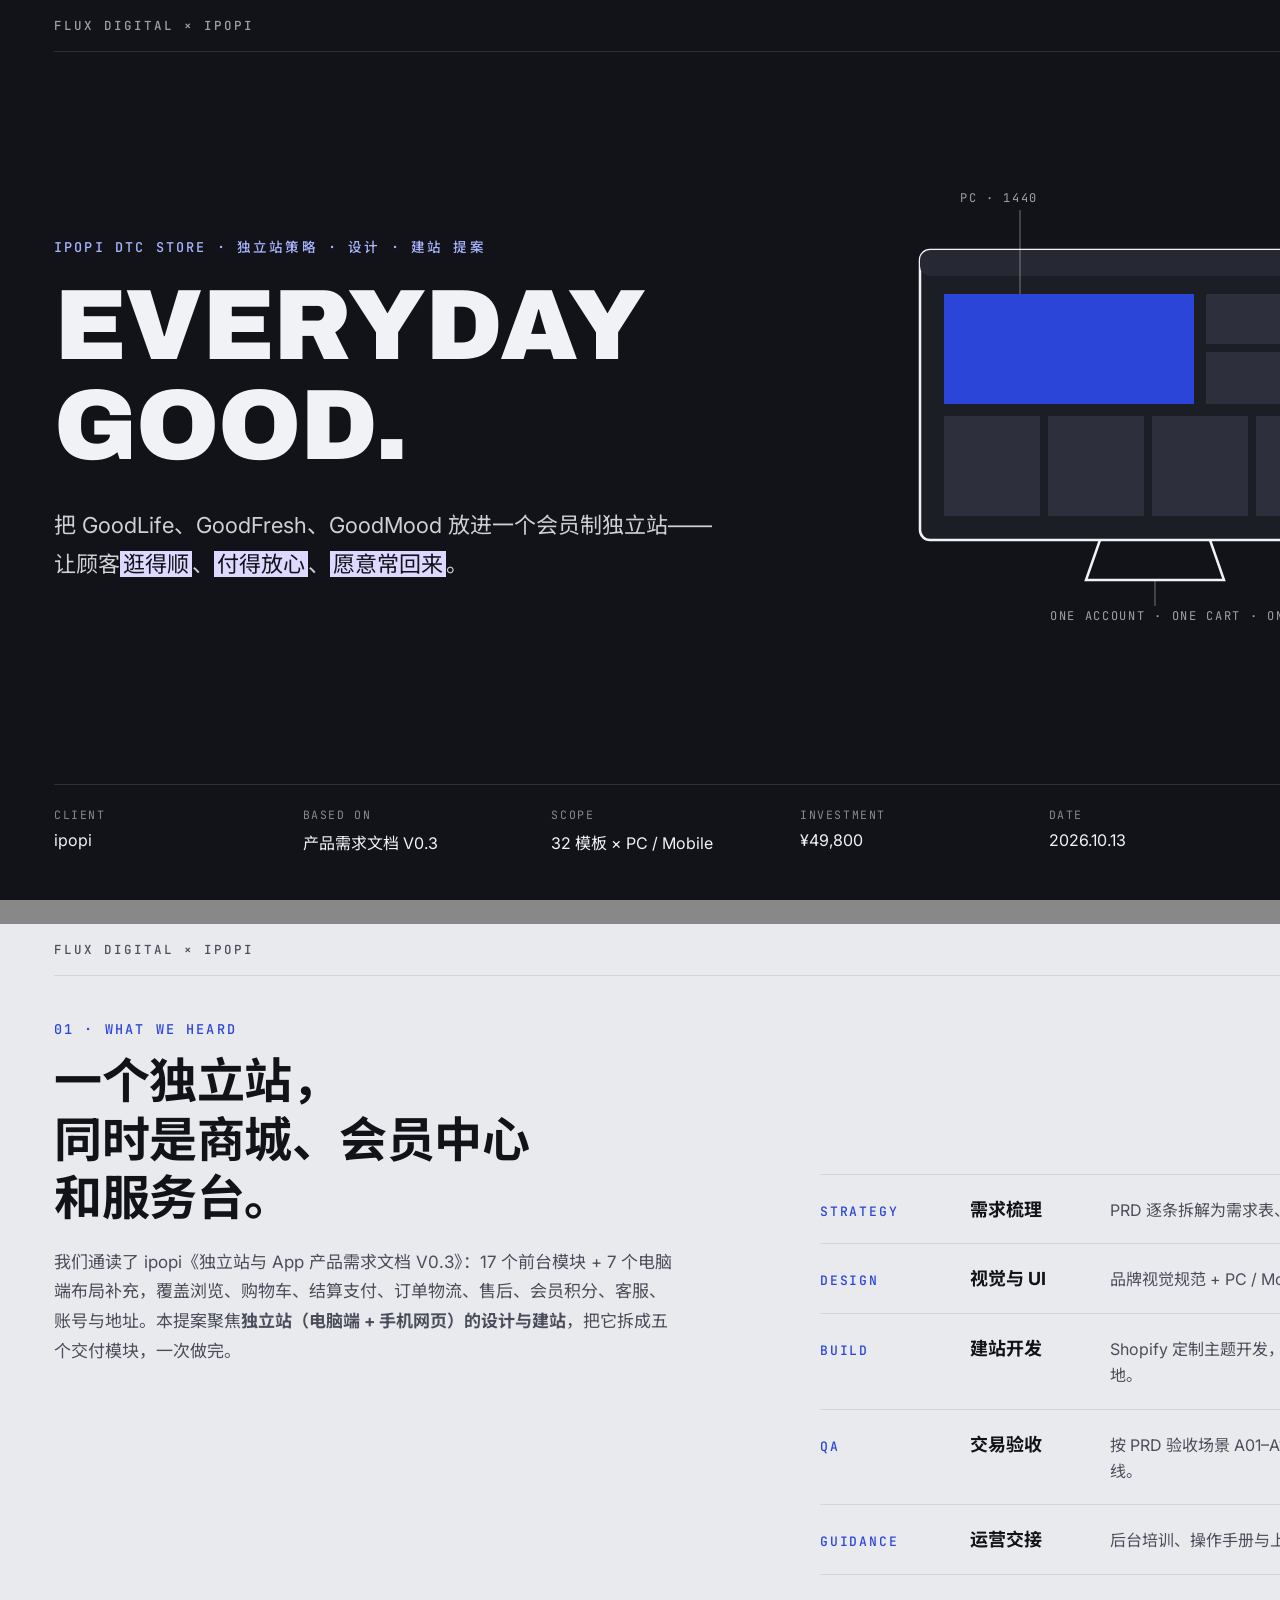
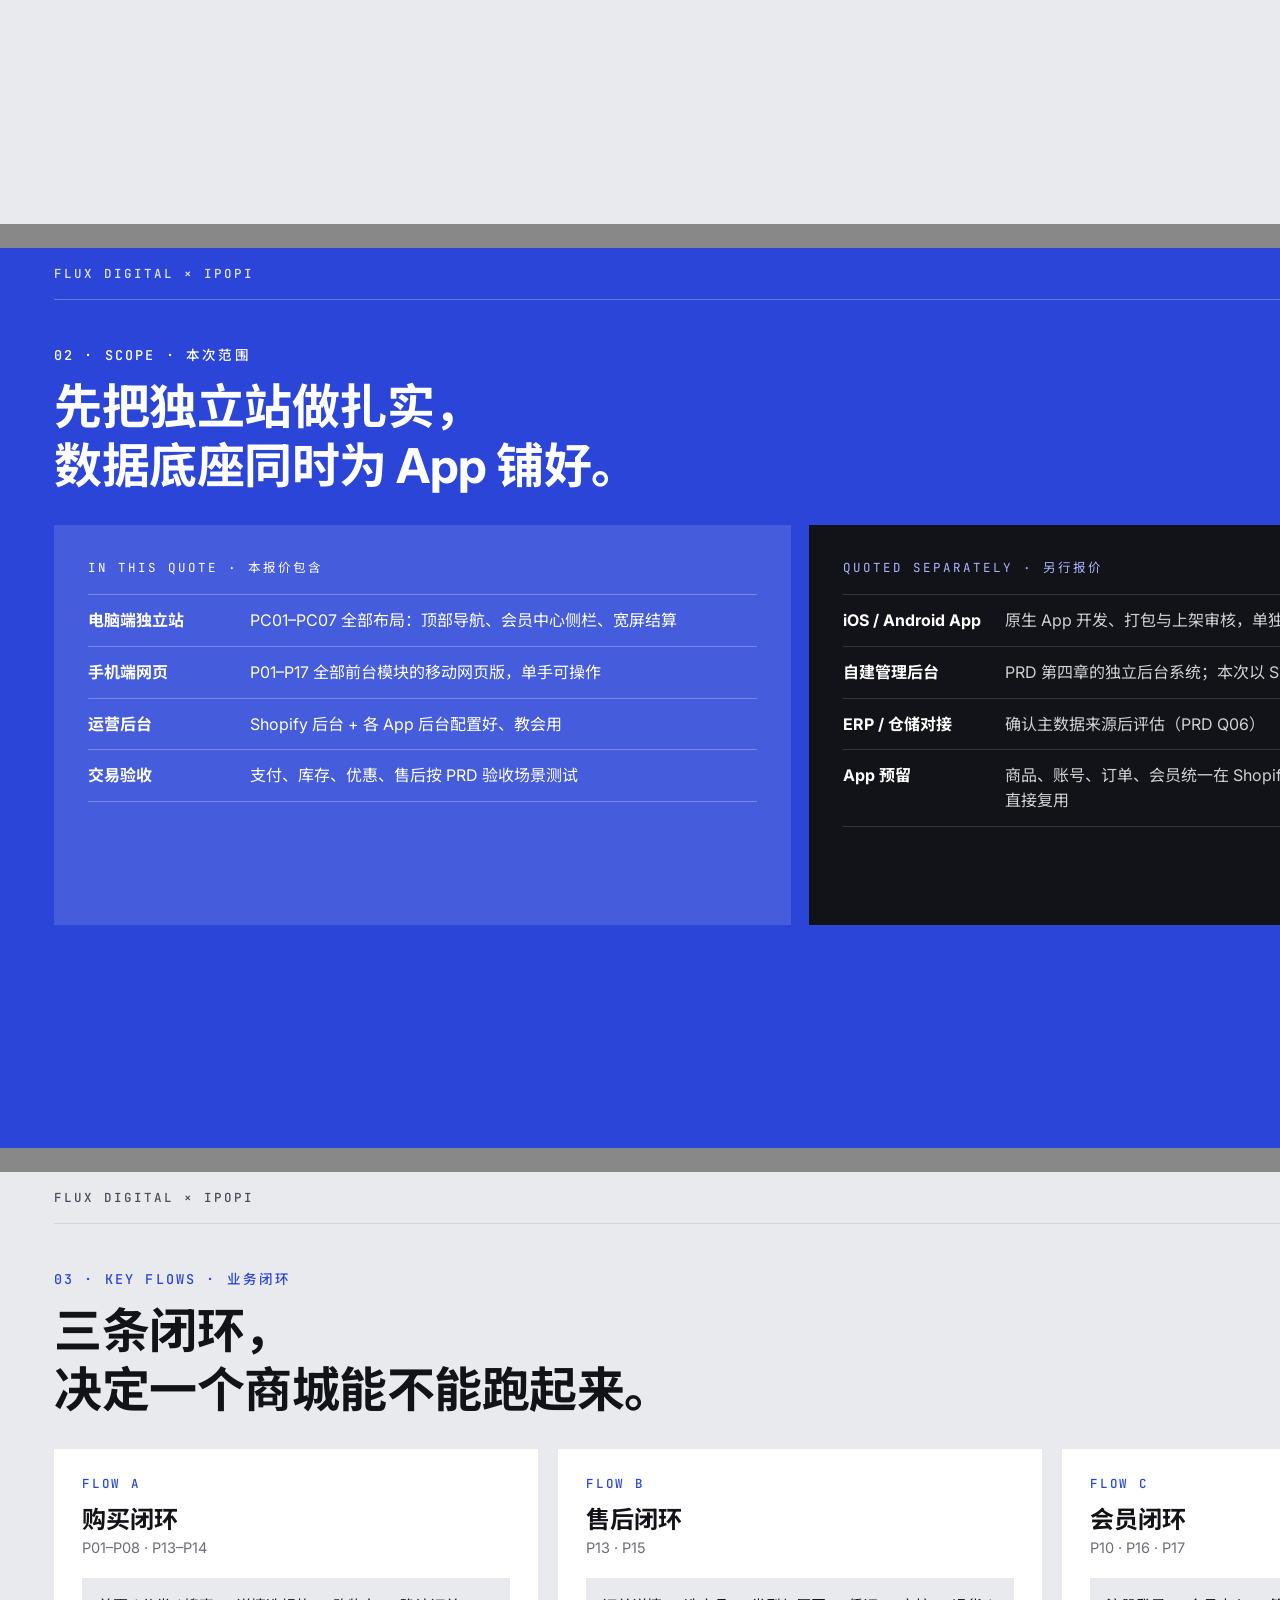
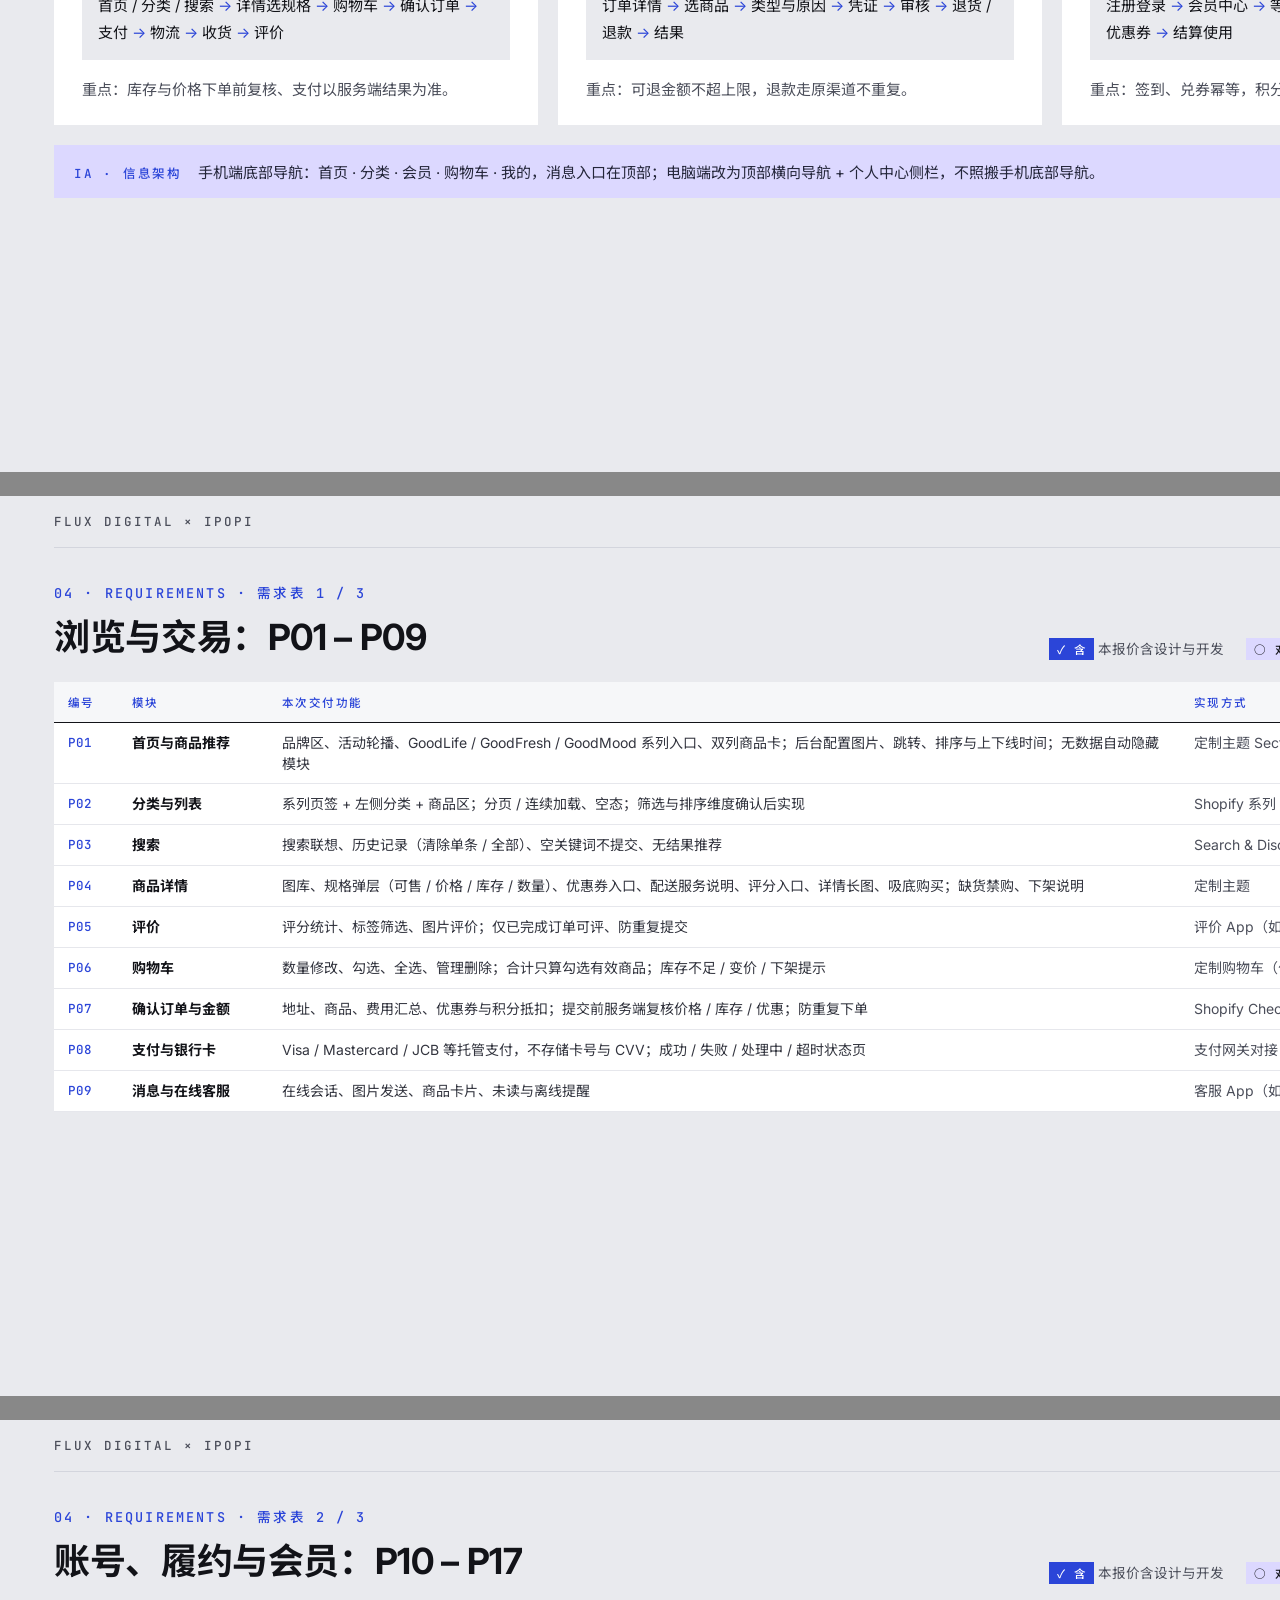
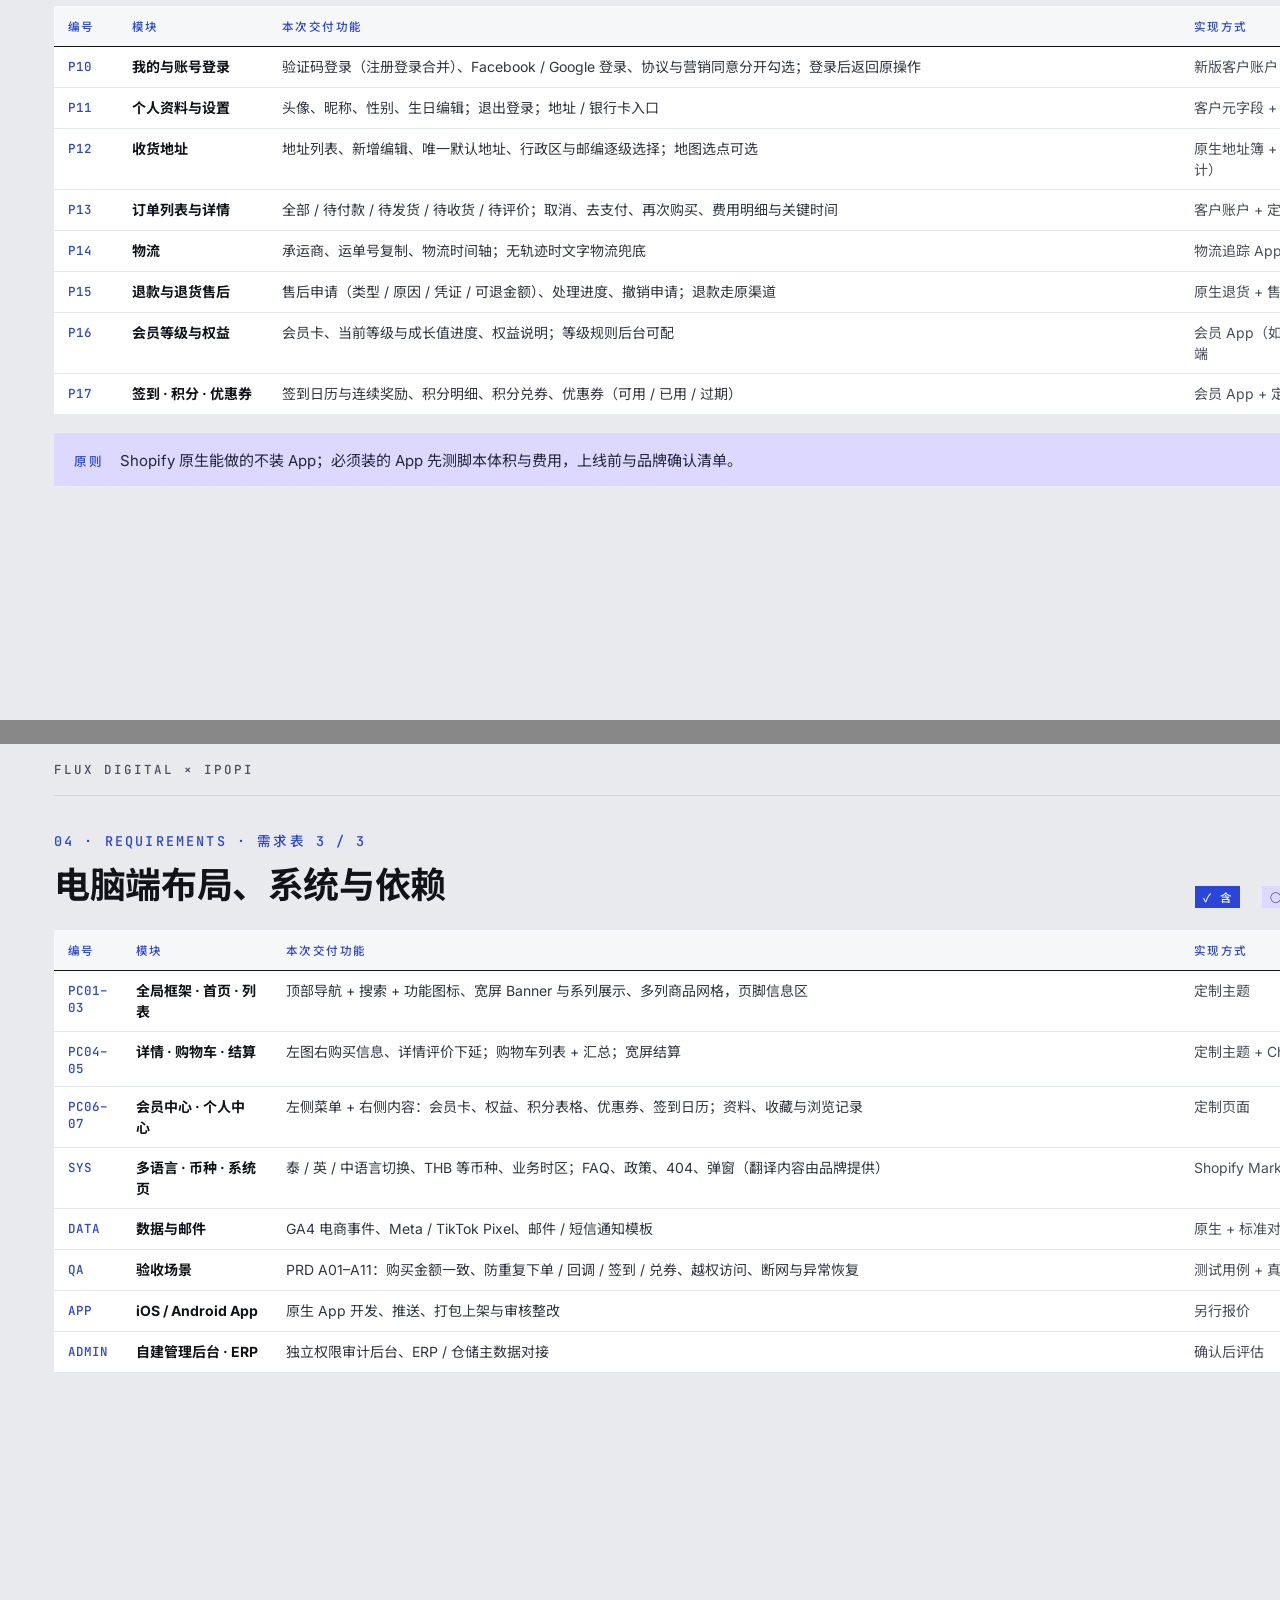
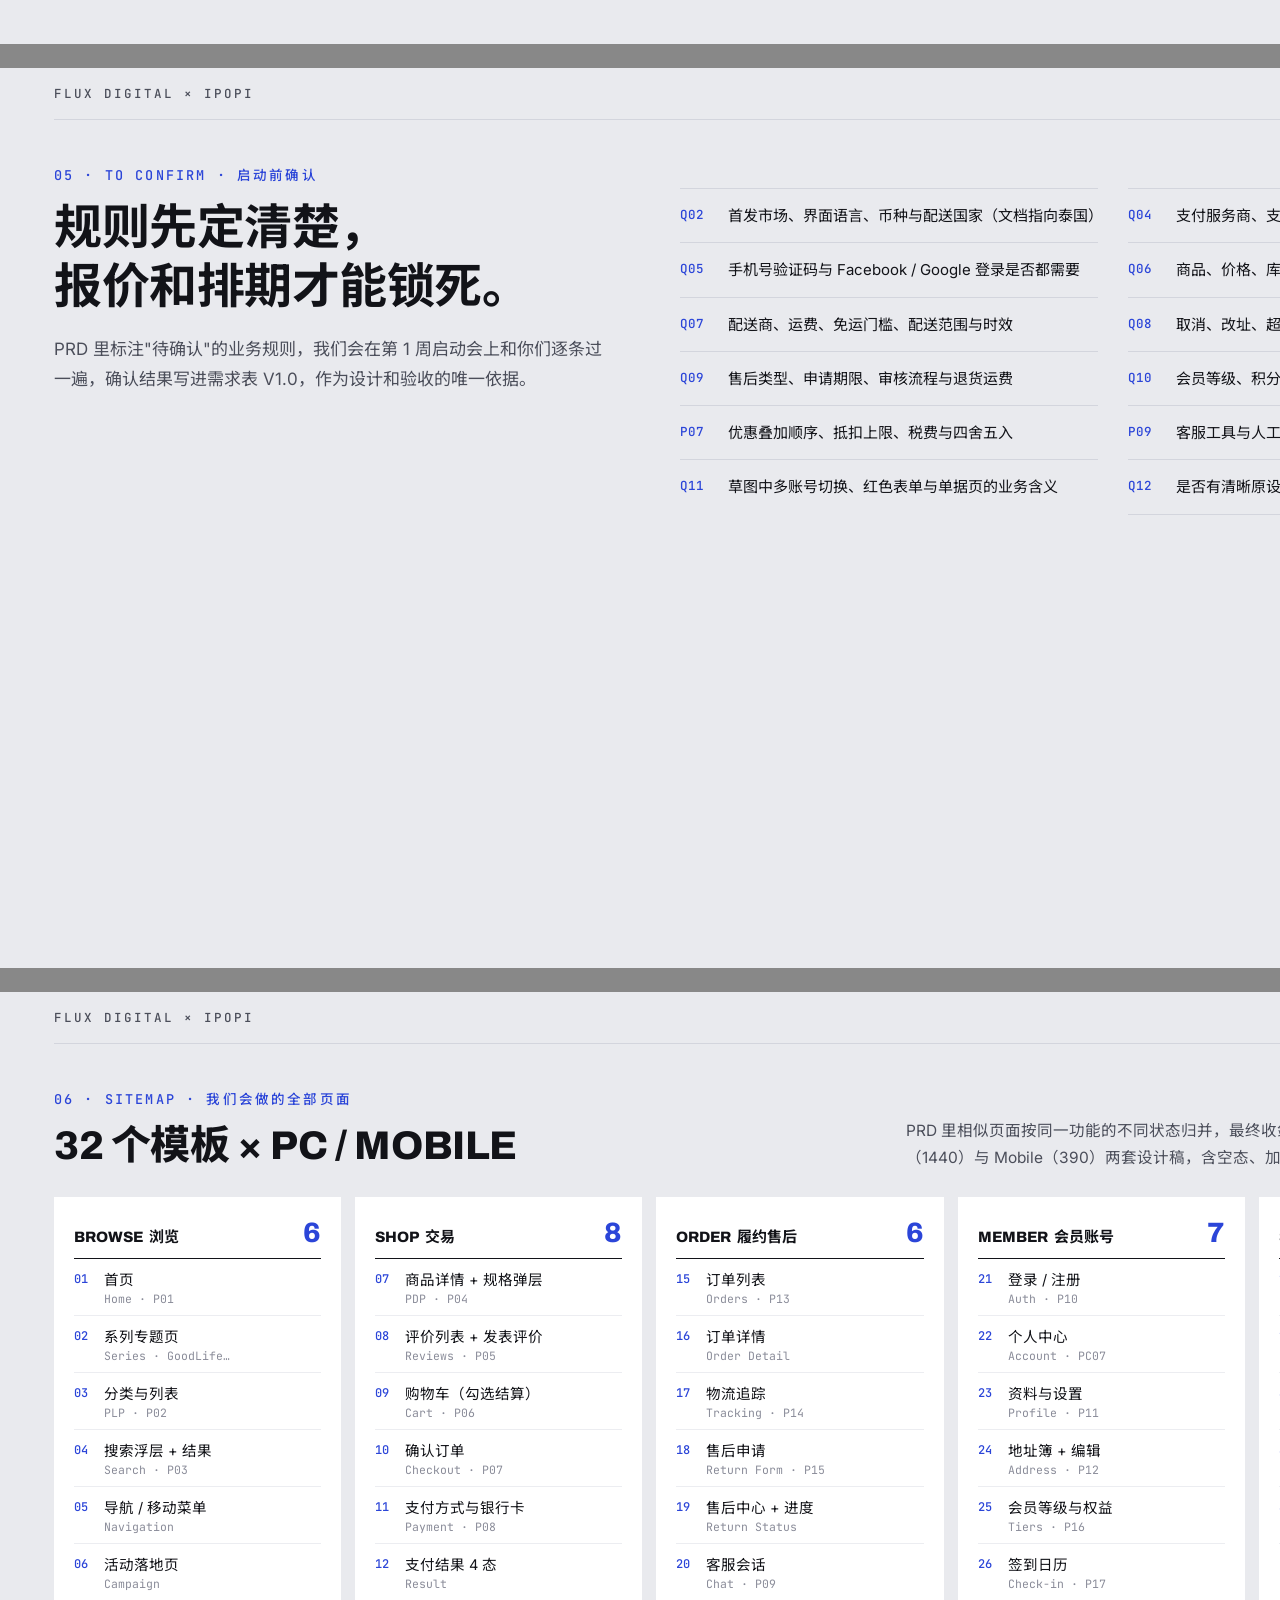
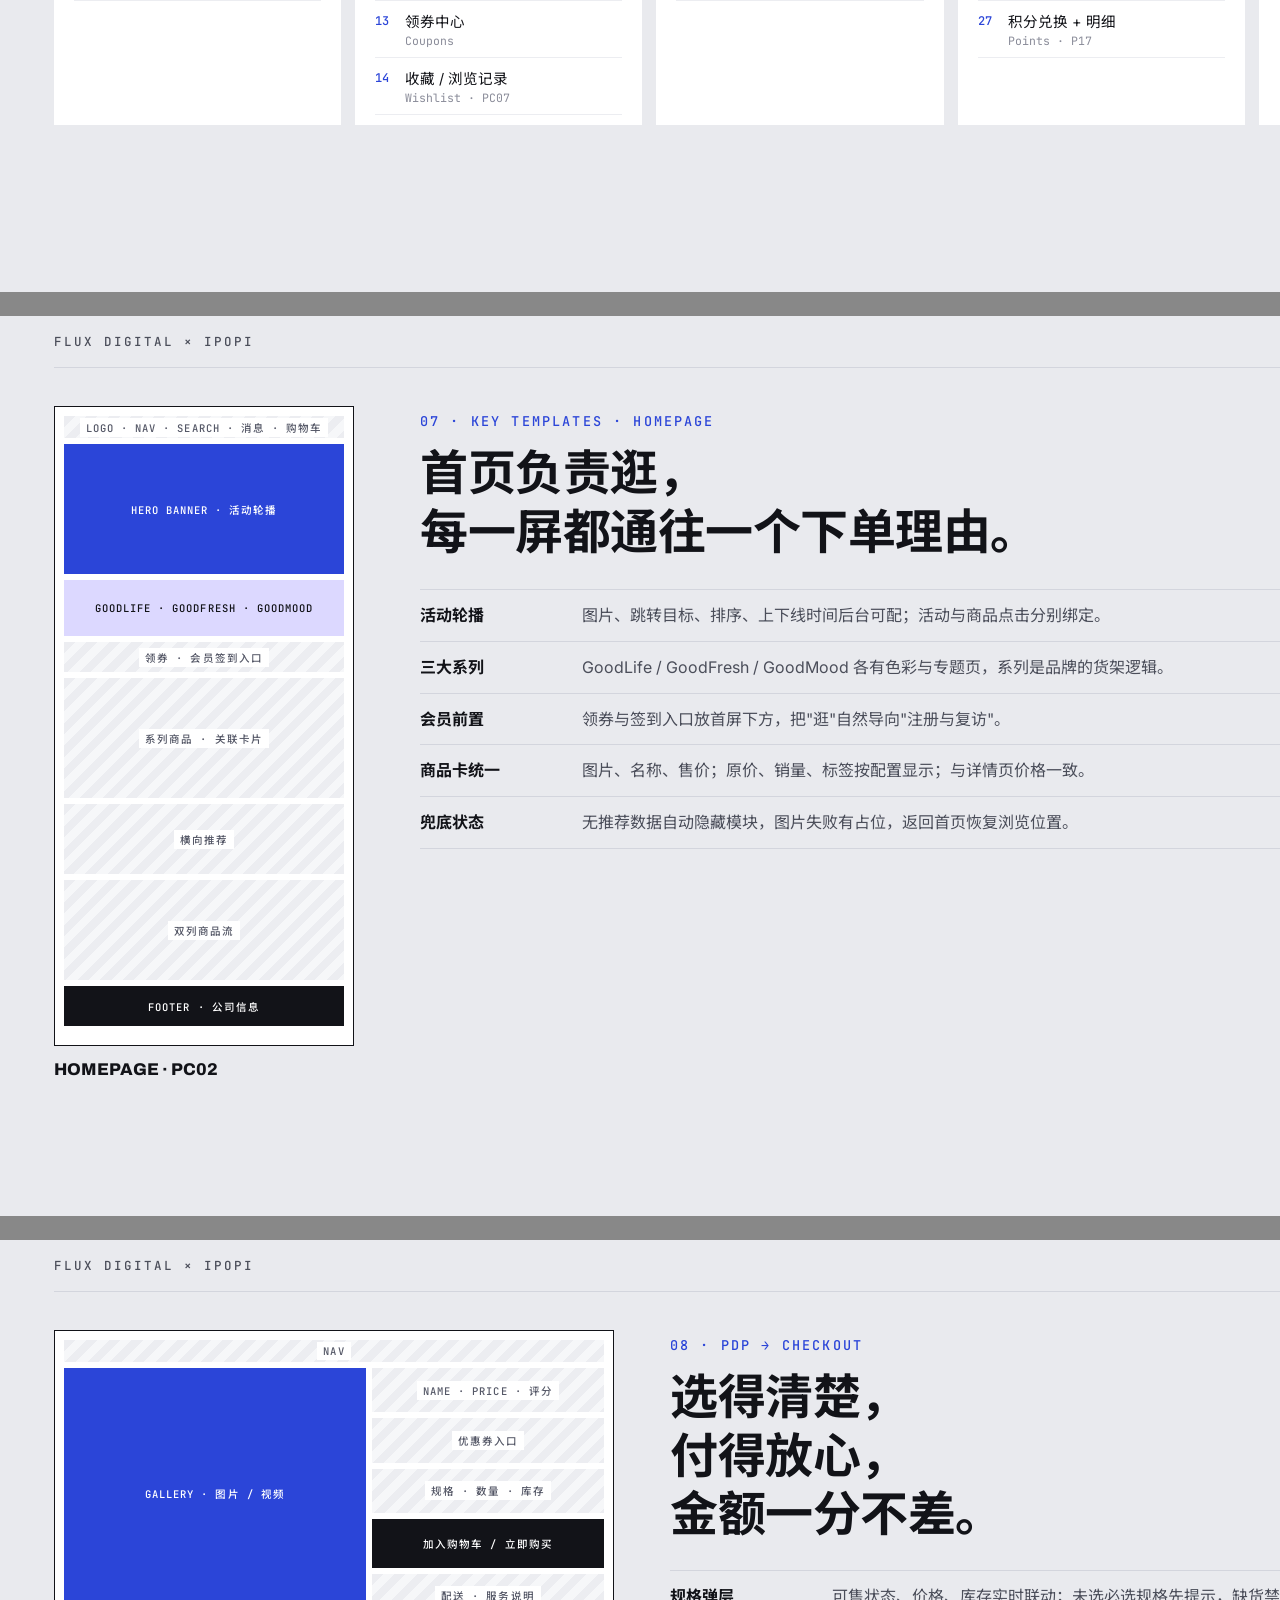
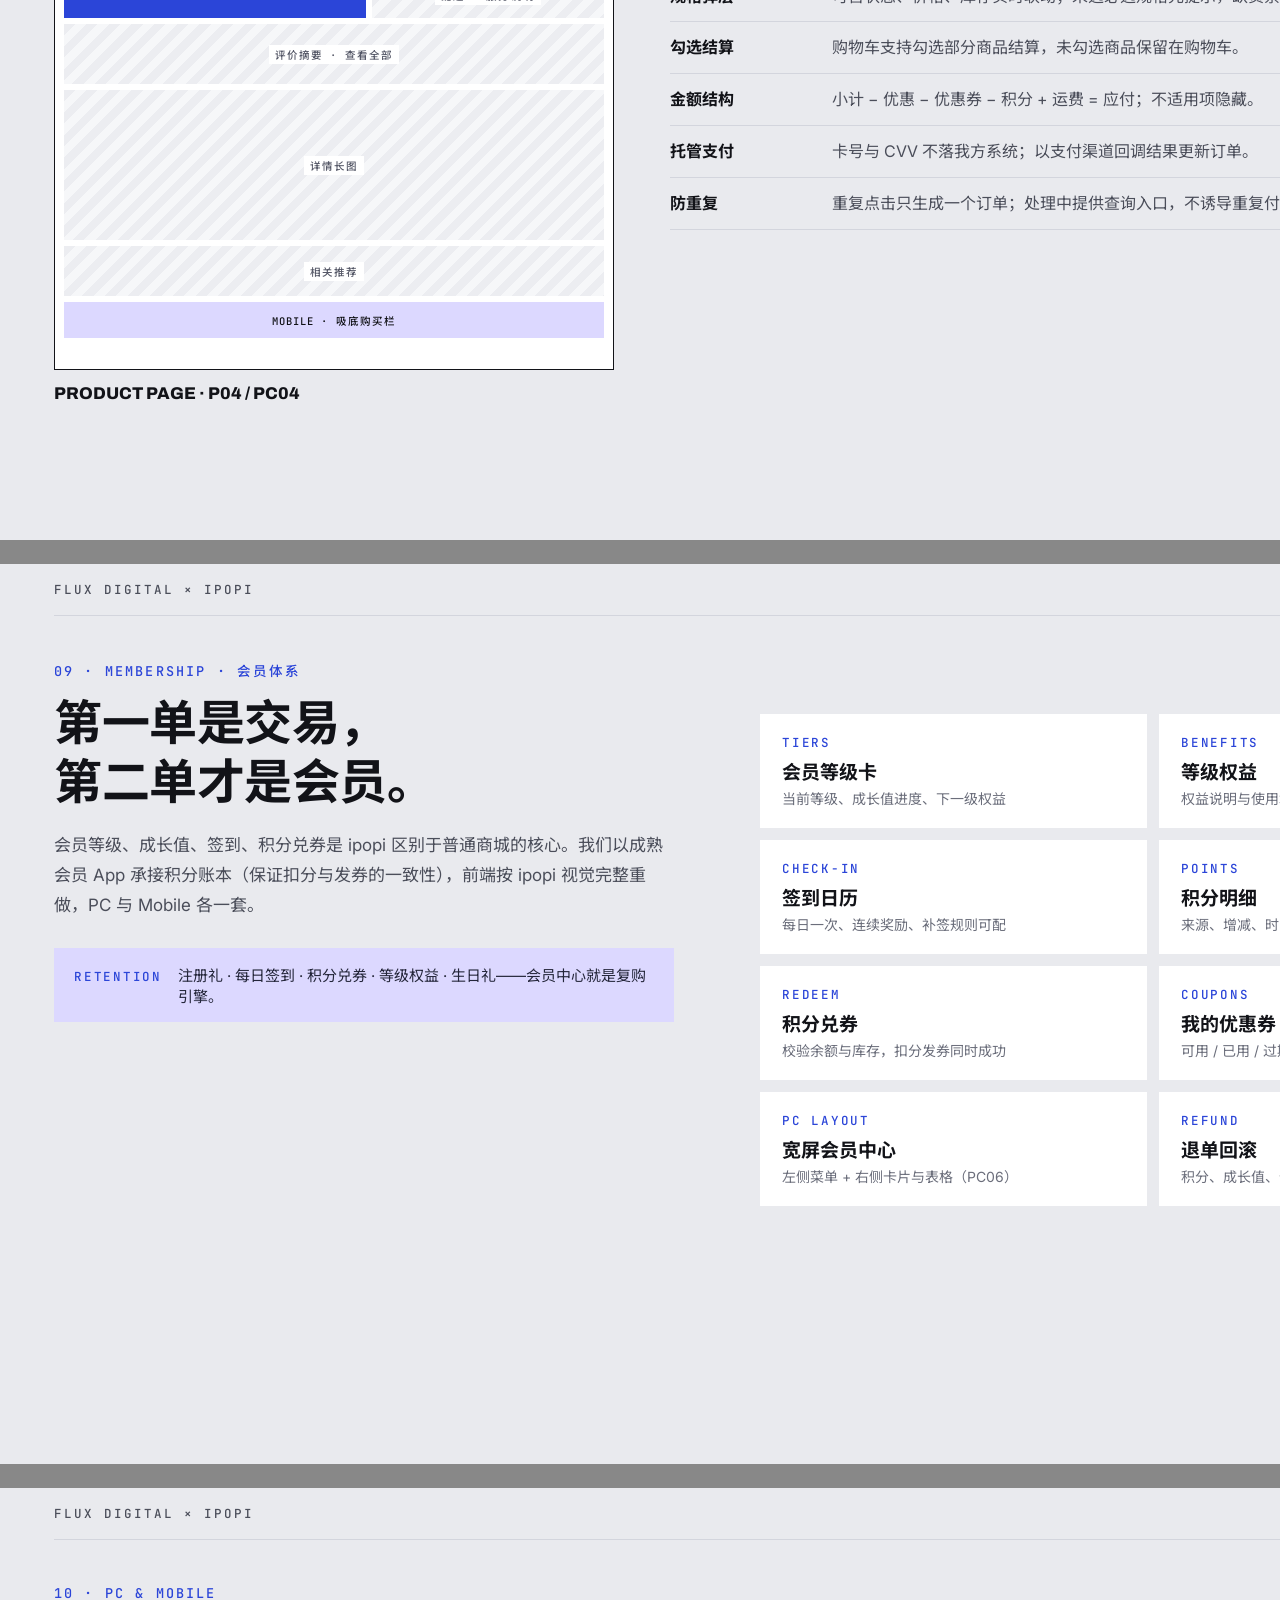
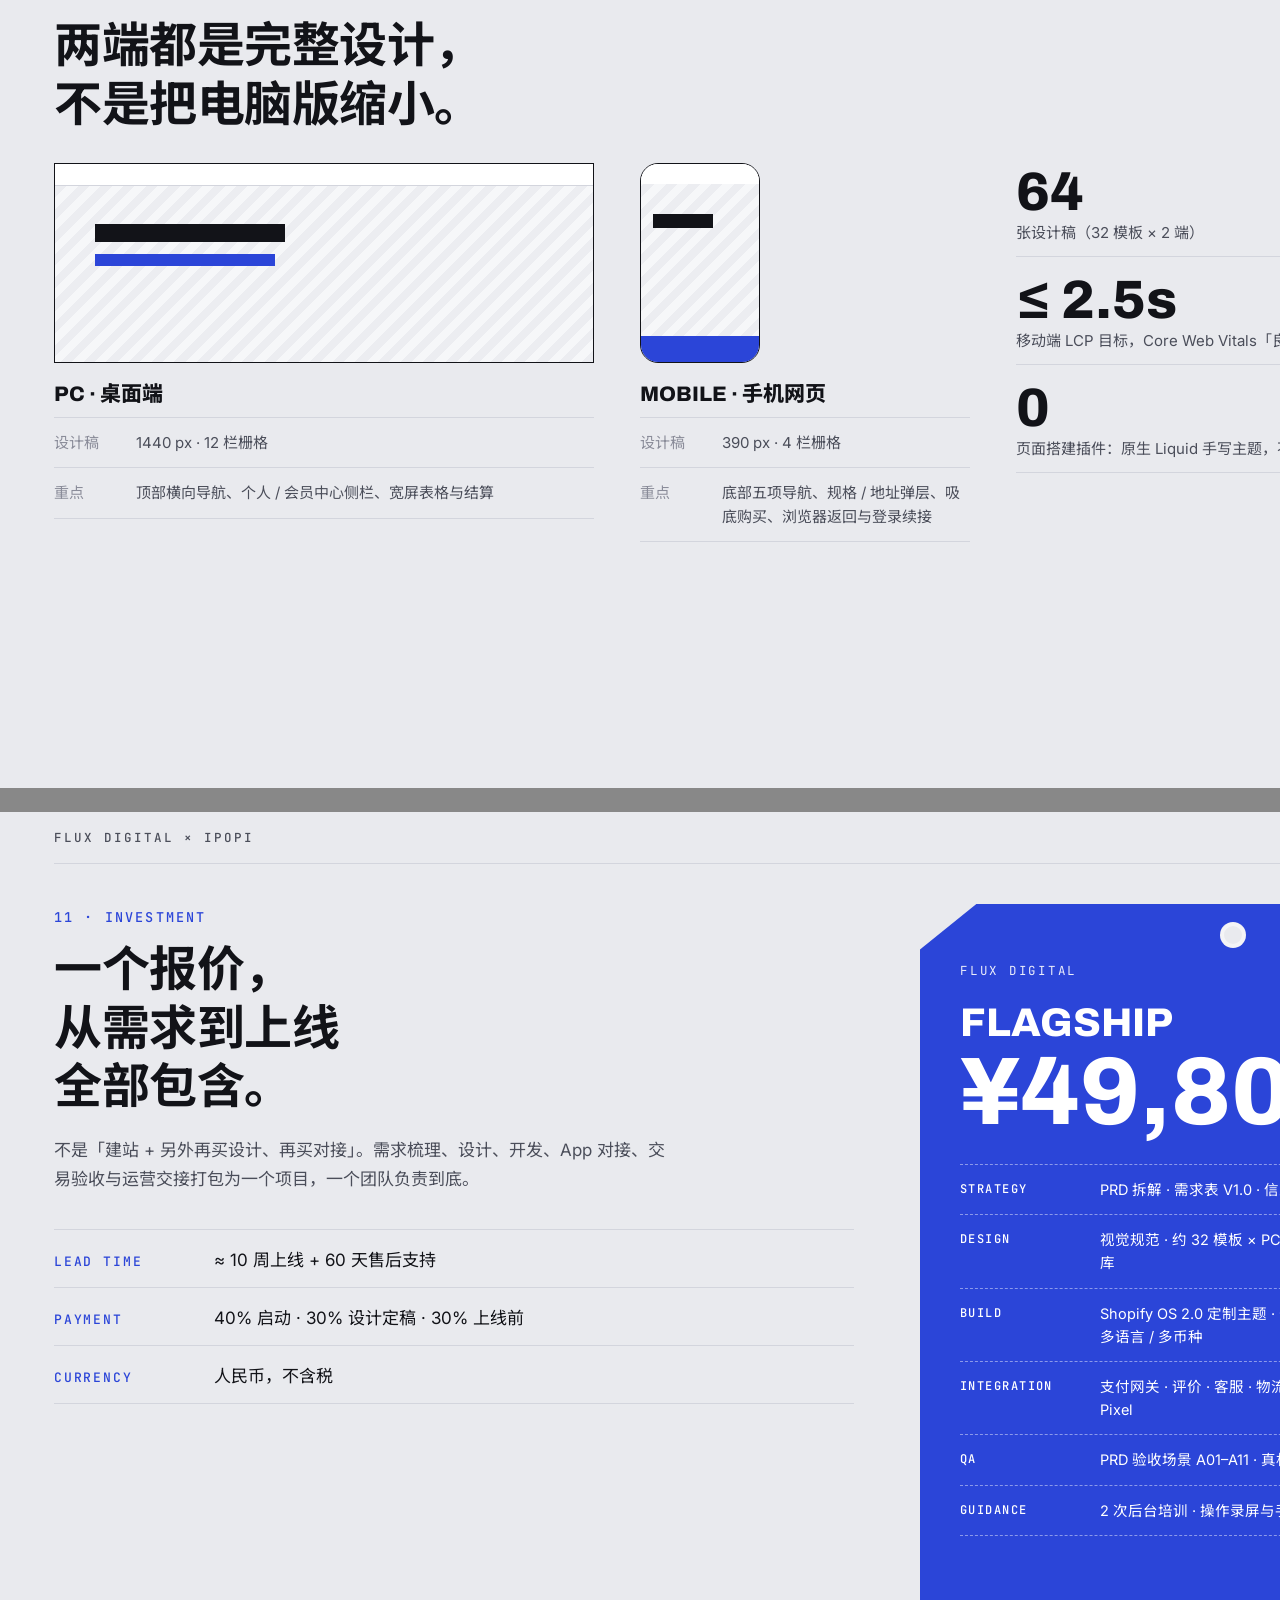
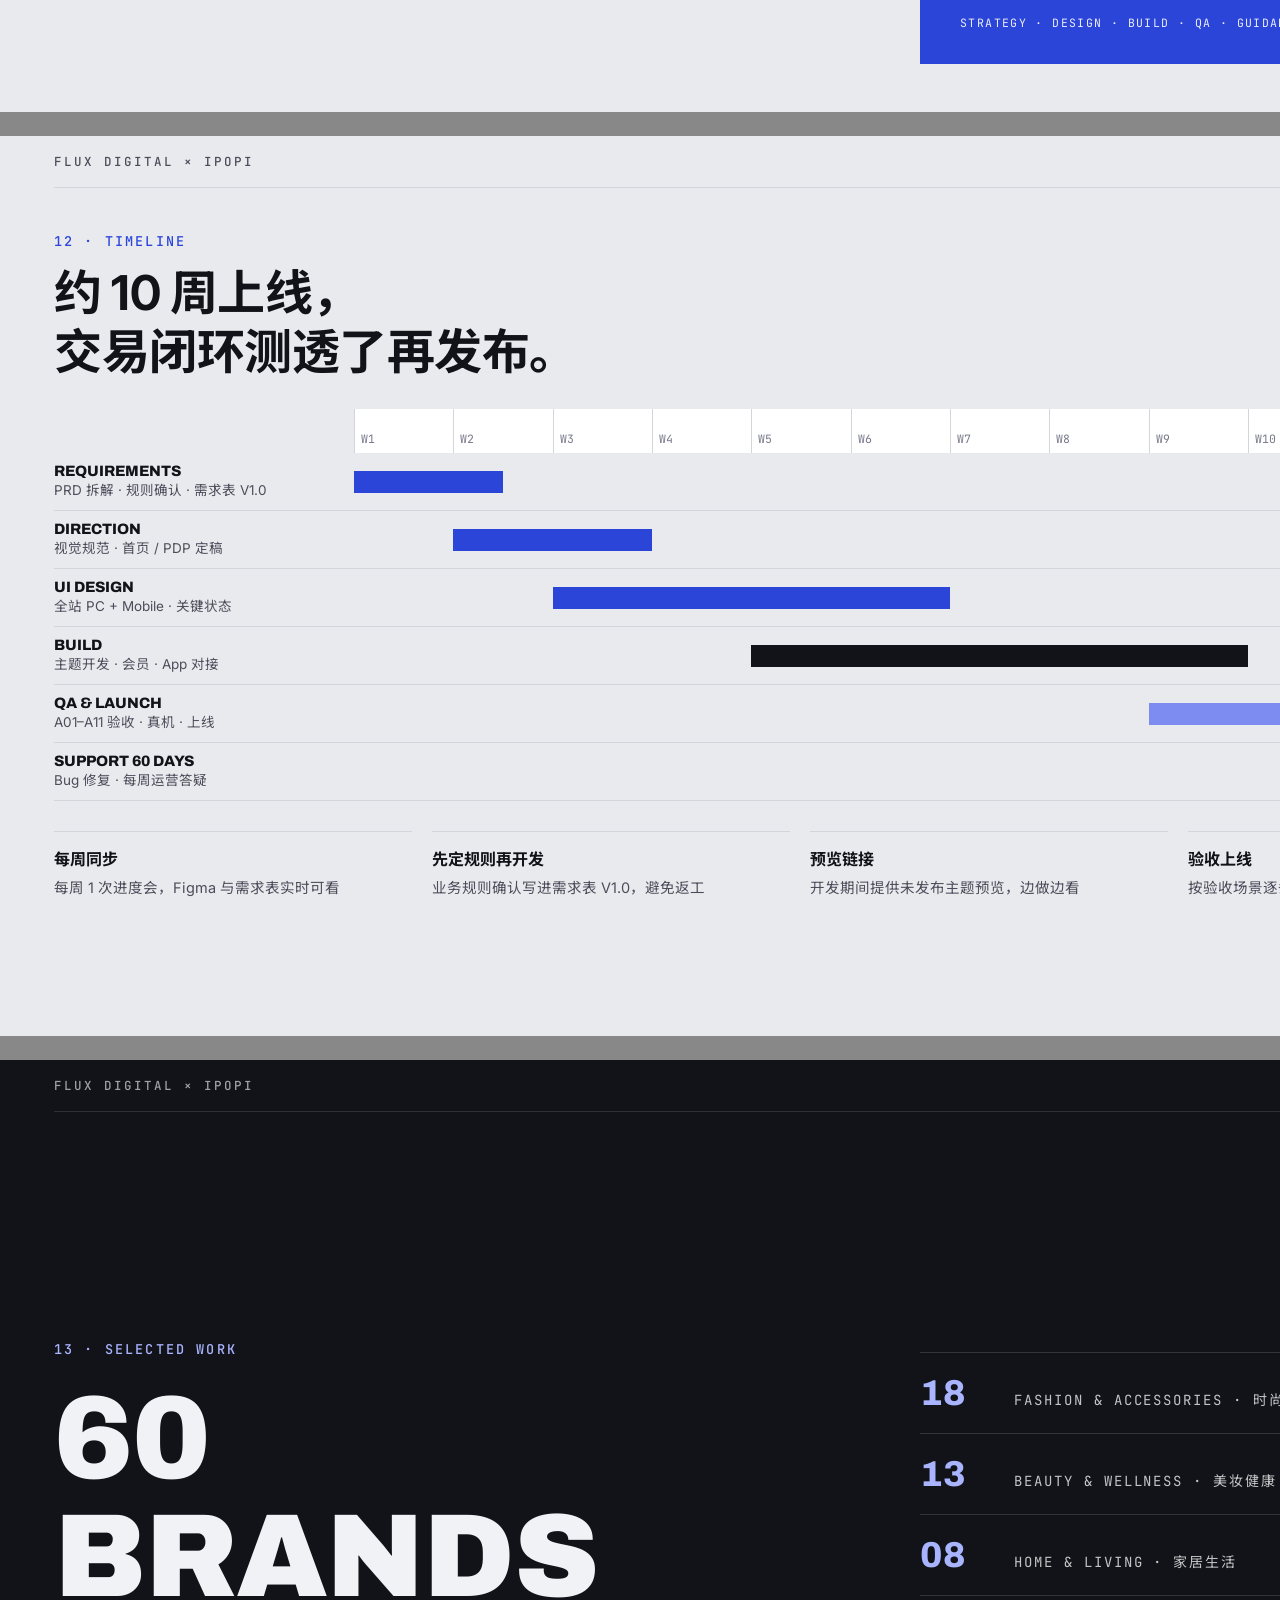
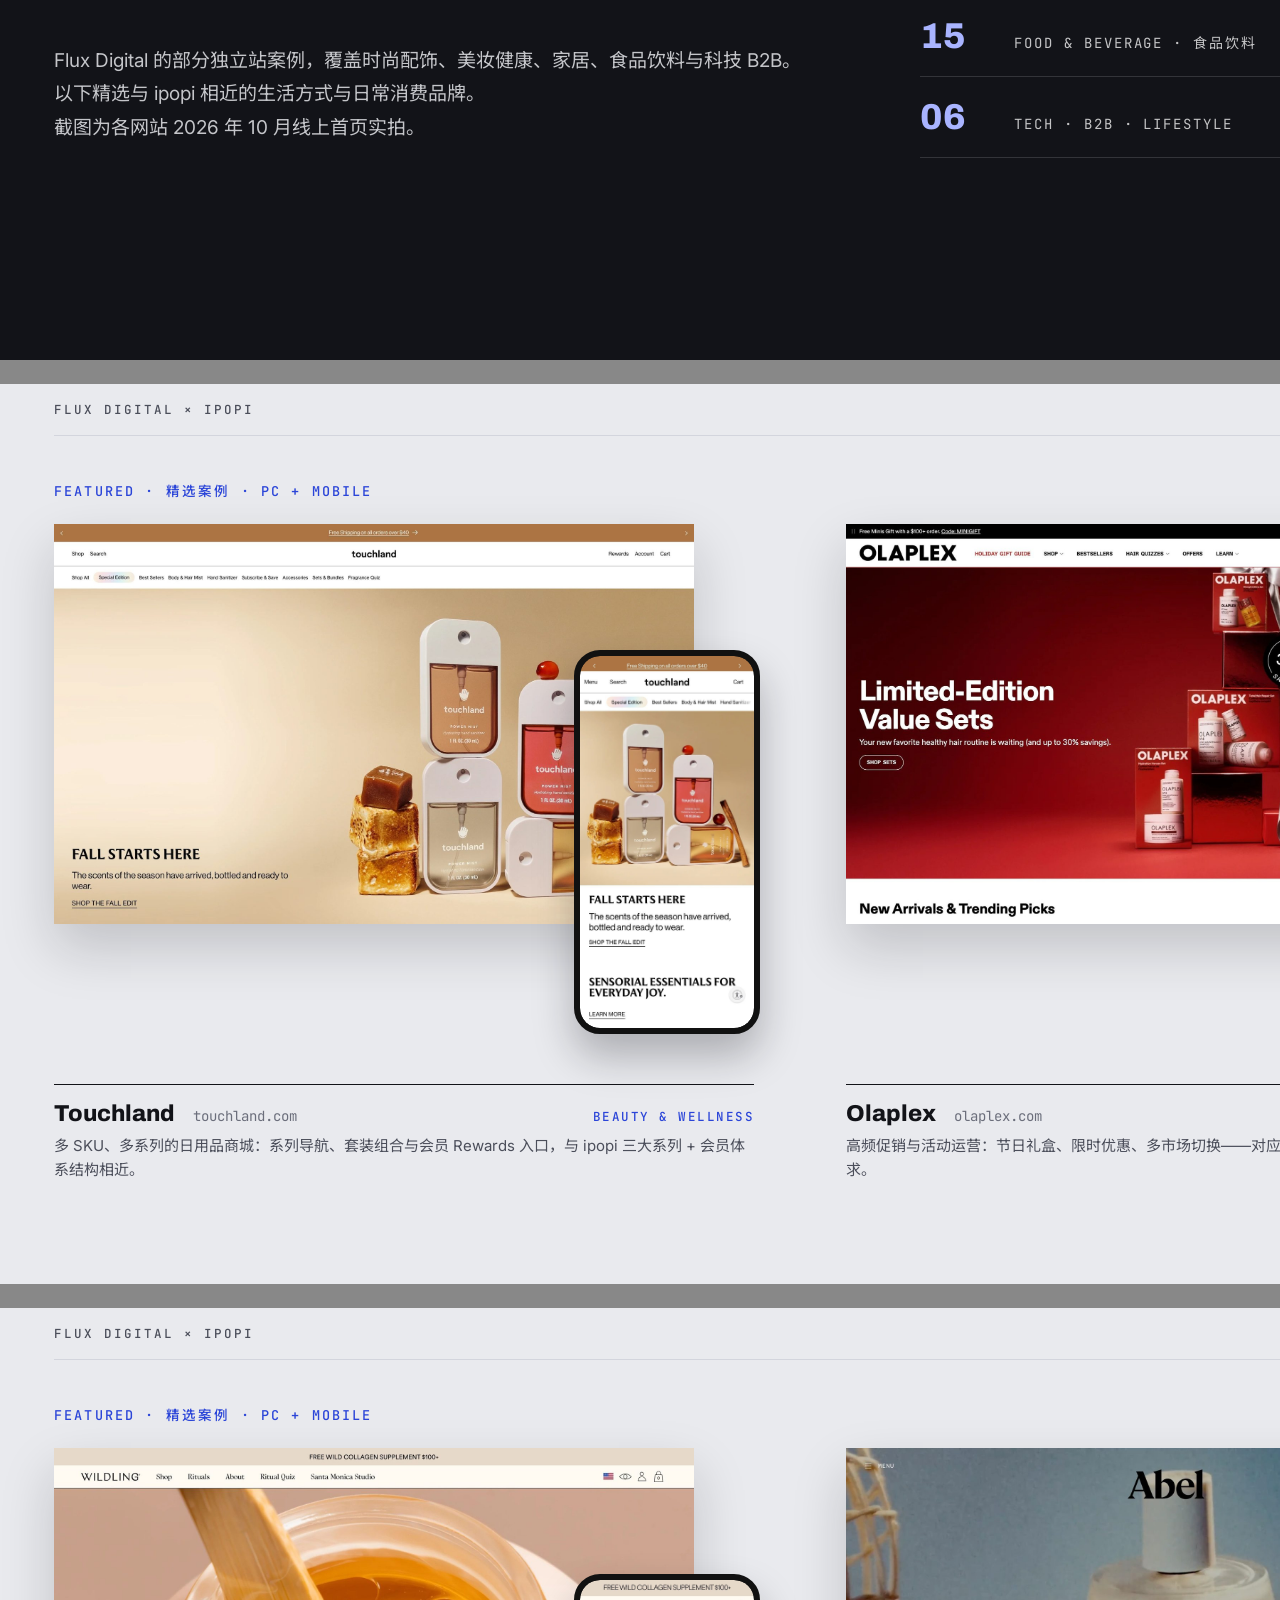
==== ipopi-proposal/index.html @ 4ac6001b "Add ipopi DTC store proposal deck and requirements sheet Co-Authored-By: Claude Opus 5.5 <noreply@an" ====
<!doctype html>
<html lang="zh-CN">
<head>
<meta charset="utf-8">
<title>ipopi × Flux Digital · 独立站提案</title>
<link rel="preconnect" href="https://fonts.googleapis.com">
<link href="https://fonts.googleapis.com/css2?family=Archivo:wdth,wght@125,700;125,800;125,900&family=Inter:wght@400;500;600;700&family=JetBrains+Mono:wght@400;500&family=Noto+Sans+SC:wght@400;500;700;900&display=block" rel="stylesheet">
<style>
:root{
  --ink:#121318; --dark:#121318; --cobalt:#2B45D8; --lav:#DCD8FF; --mist:#DFE2F7;
  --bg:#E9EAEE; --card:#FFFFFF; --line:#D3D5DD; --muted:#6B6E7B; --green:#1F8A5B;
  --sans:"Inter","Noto Sans SC",sans-serif; --wide:"Archivo","Noto Sans SC",sans-serif; --mono:"JetBrains Mono","Noto Sans SC",monospace;
}
*{box-sizing:border-box;margin:0;padding:0}
html,body{background:#888}
body{font-family:var(--sans);color:var(--ink);-webkit-font-smoothing:antialiased}
.slide{width:1600px;height:900px;position:relative;overflow:hidden;background:var(--bg);margin:0 auto 24px;page-break-after:always;break-after:page;padding:0 54px}
@media print{html,body{background:none}.slide{margin:0}}
.top{height:52px;border-bottom:1px solid var(--line);display:flex;justify-content:space-between;align-items:center;font:500 12.5px var(--mono);letter-spacing:.16em;color:#4b4e5a}
.dark{background:var(--dark);color:#F1F2F6}
.dark .top{border-color:rgba(255,255,255,.12);color:rgba(255,255,255,.6)}
.blue{background:var(--cobalt);color:#fff}
.blue .top{border-color:rgba(255,255,255,.28);color:rgba(255,255,255,.85)}
.kicker{font:500 13.5px var(--mono);letter-spacing:.16em;color:var(--cobalt);text-transform:uppercase}
.dark .kicker{color:#A9B4FF} .blue .kicker{color:#fff}
h1.big{font:900 76px/1.0 var(--wide);letter-spacing:-.01em;text-transform:uppercase}
h2{font:700 48px/1.22 var(--sans);letter-spacing:-.01em;margin-top:14px}
.lead{font-size:17px;line-height:1.75;color:#4b4e5a;margin-top:20px;max-width:620px}
.dark .lead{color:rgba(241,242,246,.72)}
.wide{font-family:var(--wide);font-weight:800}
.mono{font-family:var(--mono)}
mark{background:var(--lav);color:var(--ink);padding:0 3px}
.row{display:flex}
.abs{position:absolute}
.rows .r{display:grid;grid-template-columns:140px 130px 1fr;gap:10px;padding:20px 0;border-top:1px solid var(--line);align-items:baseline}
.rows .r:last-child{border-bottom:1px solid var(--line)}
.rows .k{font:500 13px var(--mono);letter-spacing:.14em;color:var(--cobalt)}
.rows .t{font-weight:700;font-size:18px}
.rows .d{font-size:16px;color:#4b4e5a;line-height:1.65}
.card{background:var(--card);padding:26px 28px}
.lbl{font:500 12.5px var(--mono);letter-spacing:.14em;color:var(--cobalt);text-transform:uppercase}
.card h4{font-size:24px;font-weight:700;margin:8px 0 4px}
.card .sub{font-size:14.5px;color:var(--muted)}
.wf{border:1.5px solid var(--ink);background:#fff;padding:9px;display:flex;flex-direction:column;gap:6px}
.wf div{background:repeating-linear-gradient(135deg,#ECEDF1 0 8px,#F6F7F9 8px 16px);display:flex;align-items:center;justify-content:center;font:500 10.5px var(--mono);letter-spacing:.1em;color:#555867;text-align:center}
.wf div span{background:#fff;padding:2px 6px}
.wf .hl{background:var(--cobalt);color:#fff}
.wf .hl2{background:var(--ink);color:#fff}
.wf .hl3{background:var(--lav);color:var(--ink)}
.wfname{font:800 17px var(--wide);margin-top:14px;text-transform:uppercase}
.pts .p{display:grid;grid-template-columns:150px 1fr;gap:12px;padding:13px 0;border-top:1px solid var(--line);font-size:16px;line-height:1.55}
.pts .p:last-child{border-bottom:1px solid var(--line)}
.pts .p b{font-weight:700}
.pts .p span{color:#4b4e5a}
.note{background:var(--lav);padding:16px 20px;font-size:15px;color:#24263a;display:flex;gap:16px;align-items:baseline}
.note .lbl{white-space:nowrap}
/* requirement table */
.rq{width:100%;border-collapse:collapse;margin-top:22px;background:#fff}
.rq th{font:500 11.5px var(--mono);letter-spacing:.12em;color:var(--cobalt);text-align:left;padding:12px 14px;border-bottom:1.5px solid var(--ink);background:#F6F7F9}
.rq td{font-size:14px;line-height:1.5;padding:9px 14px;border-bottom:1px solid #E6E7EC;vertical-align:top;color:#33353f}
.rq td:first-child{font:500 12.5px var(--mono);color:var(--cobalt);width:64px;padding-top:11px}
.rq td.m{font-weight:700;color:var(--ink);width:150px}
.rq td.w{width:270px;color:#4b4e5a}
.rq td.s{width:96px;white-space:nowrap}
.tg{display:inline-block;font:500 11.5px var(--mono);letter-spacing:.06em;padding:3px 8px}
.t-in{background:var(--cobalt);color:#fff}
.t-app{background:var(--lav);color:var(--ink)}
.t-no{background:#E6E7EC;color:#6b6e7b}
.legend{display:flex;gap:22px;align-items:center;font-size:13.5px;color:#4b4e5a}
/* cases */
.case{position:absolute;width:700px}
.case .pc{width:640px;height:400px;object-fit:cover;object-position:top;display:block;box-shadow:0 24px 50px rgba(18,19,24,.18)}
.case .ph{position:absolute;left:520px;top:126px;width:186px;height:384px;border:6px solid #111;border-radius:26px;overflow:hidden;background:#111;box-shadow:0 22px 40px rgba(18,19,24,.28)}
.case .ph img{width:100%;height:100%;object-fit:cover;object-position:top;border-radius:20px;display:block}
.case .cap{position:absolute;top:560px;left:0;width:700px;border-top:1.5px solid var(--ink);padding-top:16px;display:flex;align-items:baseline;gap:18px}
.case .cap b{font:800 23px var(--wide)}
.case .cap i{font:400 14px var(--mono);font-style:normal;color:#6b6e7b}
.case .cap em{margin-left:auto;font:500 12.5px var(--mono);font-style:normal;letter-spacing:.12em;color:var(--cobalt)}
.case .why{position:absolute;top:610px;left:0;width:700px;font-size:15px;color:#4b4e5a;line-height:1.6}
.grid12{display:grid;grid-template-columns:repeat(4,1fr);gap:22px 24px}
.grid12 .g img{width:100%;height:206px;object-fit:cover;object-position:top;display:block;border:1px solid var(--line)}
.grid12 .g .c{display:flex;justify-content:space-between;align-items:baseline;margin-top:9px}
.grid12 .g b{font-size:16.5px;font-weight:600}
.grid12 .g i{font:400 12.5px var(--mono);font-style:normal;color:#77798a}
</style>
</head>
<body>

<!-- 01 COVER -->
<section class="slide dark">
  <div class="top"><span>FLUX DIGITAL × IPOPI</span><span>01 / 20</span></div>
  <div class="abs" style="left:54px;top:236px;width:800px">
    <div class="kicker">IPOPI DTC STORE · 独立站策略 · 设计 · 建站 提案</div>
    <h1 class="big" style="font-size:100px;margin-top:20px">EVERYDAY<br>GOOD.</h1>
    <p style="font-size:22px;line-height:1.75;margin-top:30px;color:rgba(241,242,246,.85)">把 GoodLife、GoodFresh、GoodMood 放进一个会员制独立站——<br>让顾客<mark>逛得顺</mark>、<mark>付得放心</mark>、<mark>愿意常回来</mark>。</p>
  </div>
  <!-- devices -->
  <div class="abs" style="left:900px;top:190px;width:650px;height:420px">
    <svg width="650" height="420" viewBox="0 0 650 420" fill="none">
      <rect x="20" y="60" width="470" height="290" rx="10" stroke="#F1F2F6" stroke-width="2.5" fill="#1C1E26"/>
      <rect x="20" y="60" width="470" height="26" rx="10" fill="#262934"/>
      <rect x="44" y="104" width="250" height="110" fill="#2B45D8"/>
      <rect x="306" y="104" width="160" height="50" fill="#2D303C"/><rect x="306" y="162" width="160" height="52" fill="#2D303C"/>
      <rect x="44" y="226" width="96" height="100" fill="#2D303C"/><rect x="148" y="226" width="96" height="100" fill="#2D303C"/><rect x="252" y="226" width="96" height="100" fill="#2D303C"/><rect x="356" y="226" width="110" height="100" fill="#2D303C"/>
      <path d="M200 350l-14 40h138l-14-40" stroke="#F1F2F6" stroke-width="2.5"/>
      <rect x="440" y="150" width="150" height="250" rx="22" stroke="#F1F2F6" stroke-width="2.5" fill="#1C1E26"/>
      <rect x="456" y="178" width="118" height="70" fill="#2B45D8"/>
      <rect x="456" y="256" width="56" height="64" fill="#2D303C"/><rect x="518" y="256" width="56" height="64" fill="#2D303C"/>
      <rect x="456" y="362" width="118" height="22" fill="#DCD8FF"/>
      <g stroke="rgba(255,255,255,.4)"><path d="M120 104V20"/><path d="M515 150V20"/><path d="M255 390v26"/></g>
    </svg>
    <div class="abs mono" style="left:60px;top:0;font-size:12px;letter-spacing:.14em;color:rgba(255,255,255,.6)">PC · 1440</div>
    <div class="abs mono" style="left:440px;top:0;font-size:12px;letter-spacing:.14em;color:rgba(255,255,255,.6)">MOBILE WEB · 390</div>
    <div class="abs mono" style="left:150px;top:418px;font-size:12px;letter-spacing:.14em;color:rgba(255,255,255,.6)">ONE ACCOUNT · ONE CART · ONE MEMBERSHIP</div>
  </div>
  <div class="abs" style="left:54px;right:54px;bottom:46px;border-top:1px solid rgba(255,255,255,.12);padding-top:22px;display:grid;grid-template-columns:repeat(6,1fr)">
    <div><div class="mono" style="font-size:11.5px;letter-spacing:.14em;color:rgba(255,255,255,.5)">CLIENT</div><div style="margin-top:8px;font-size:16px">ipopi</div></div>
    <div><div class="mono" style="font-size:11.5px;letter-spacing:.14em;color:rgba(255,255,255,.5)">BASED ON</div><div style="margin-top:8px;font-size:16px">产品需求文档 V0.3</div></div>
    <div><div class="mono" style="font-size:11.5px;letter-spacing:.14em;color:rgba(255,255,255,.5)">SCOPE</div><div style="margin-top:8px;font-size:16px">32 模板 × PC / Mobile</div></div>
    <div><div class="mono" style="font-size:11.5px;letter-spacing:.14em;color:rgba(255,255,255,.5)">INVESTMENT</div><div style="margin-top:8px;font-size:16px">¥49,800</div></div>
    <div><div class="mono" style="font-size:11.5px;letter-spacing:.14em;color:rgba(255,255,255,.5)">DATE</div><div style="margin-top:8px;font-size:16px">2026.10.13</div></div>
    <div><div class="mono" style="font-size:11.5px;letter-spacing:.14em;color:rgba(255,255,255,.5)">PREPARED BY</div><div style="margin-top:8px;font-size:16px">Flux Digital</div></div>
  </div>
</section>

<!-- 02 WHAT WE HEARD -->
<section class="slide">
  <div class="top"><span>FLUX DIGITAL × IPOPI</span><span>02 / 20</span></div>
  <div class="abs" style="left:54px;top:96px;width:660px">
    <div class="kicker">01 · WHAT WE HEARD</div>
    <h2>一个独立站，<br>同时是商城、会员中心<br>和服务台。</h2>
    <p class="lead">我们通读了 ipopi《独立站与 App 产品需求文档 V0.3》：17 个前台模块 + 7 个电脑端布局补充，覆盖浏览、购物车、结算支付、订单物流、售后、会员积分、客服、账号与地址。本提案聚焦<b>独立站（电脑端 + 手机网页）的设计与建站</b>，把它拆成五个交付模块，一次做完。</p>
  </div>
  <div class="abs rows" style="left:820px;top:250px;width:726px">
    <div class="r"><span class="k">STRATEGY</span><span class="t">需求梳理</span><span class="d">PRD 逐条拆解为需求表、信息架构、业务流程与待确认清单。</span></div>
    <div class="r"><span class="k">DESIGN</span><span class="t">视觉与 UI</span><span class="d">品牌视觉规范 + PC / Mobile 全站约 32 个模板设计稿。</span></div>
    <div class="r"><span class="k">BUILD</span><span class="t">建站开发</span><span class="d">Shopify 定制主题开发，会员、积分、签到、客服等对接落地。</span></div>
    <div class="r"><span class="k">QA</span><span class="t">交易验收</span><span class="d">按 PRD 验收场景 A01–A11 逐项测试，金额与状态零误差上线。</span></div>
    <div class="r"><span class="k">GUIDANCE</span><span class="t">运营交接</span><span class="d">后台培训、操作手册与上线后 60 天售后支持。</span></div>
  </div>
</section>

<!-- 03 SCOPE -->
<section class="slide blue">
  <div class="top"><span>FLUX DIGITAL × IPOPI</span><span>03 / 20</span></div>
  <div style="margin-top:44px">
    <div class="kicker">02 · SCOPE · 本次范围</div>
    <h2 style="color:#fff">先把独立站做扎实，<br>数据底座同时为 App 铺好。</h2>
  </div>
  <div class="row" style="gap:18px;margin-top:30px">
    <div style="flex:1;background:rgba(255,255,255,.12);padding:32px 34px;height:400px">
      <div class="mono" style="font-size:12.5px;letter-spacing:.16em">IN THIS QUOTE · 本报价包含</div>
      <div class="pts" style="margin-top:18px">
        <div class="p" style="border-color:rgba(255,255,255,.28)"><b>电脑端独立站</b><span style="color:#fff">PC01–PC07 全部布局：顶部导航、会员中心侧栏、宽屏结算</span></div>
        <div class="p" style="border-color:rgba(255,255,255,.28)"><b>手机端网页</b><span style="color:#fff">P01–P17 全部前台模块的移动网页版，单手可操作</span></div>
        <div class="p" style="border-color:rgba(255,255,255,.28)"><b>运营后台</b><span style="color:#fff">Shopify 后台 + 各 App 后台配置好、教会用</span></div>
        <div class="p" style="border-color:rgba(255,255,255,.28)"><b>交易验收</b><span style="color:#fff">支付、库存、优惠、售后按 PRD 验收场景测试</span></div>
      </div>
    </div>
    <div style="flex:1;background:var(--dark);padding:32px 34px;height:400px">
      <div class="mono" style="font-size:12.5px;letter-spacing:.16em;color:#A9B4FF">QUOTED SEPARATELY · 另行报价</div>
      <div class="pts" style="margin-top:18px">
        <div class="p" style="border-color:rgba(255,255,255,.14)"><b>iOS / Android App</b><span style="color:rgba(255,255,255,.8)">原生 App 开发、打包与上架审核，单独评估报价</span></div>
        <div class="p" style="border-color:rgba(255,255,255,.14)"><b>自建管理后台</b><span style="color:rgba(255,255,255,.8)">PRD 第四章的独立后台系统；本次以 Shopify 后台承接</span></div>
        <div class="p" style="border-color:rgba(255,255,255,.14)"><b>ERP / 仓储对接</b><span style="color:rgba(255,255,255,.8)">确认主数据来源后评估（PRD Q06）</span></div>
        <div class="p" style="border-color:rgba(255,255,255,.14)"><b>App 预留</b><span style="color:rgba(255,255,255,.8)">商品、账号、订单、会员统一在 Shopify，日后 App 经 Storefront API 直接复用</span></div>
      </div>
    </div>
  </div>
</section>

<!-- 04 FLOWS -->
<section class="slide">
  <div class="top"><span>FLUX DIGITAL × IPOPI</span><span>04 / 20</span></div>
  <div style="margin-top:44px">
    <div class="kicker">03 · KEY FLOWS · 业务闭环</div>
    <h2>三条闭环，<br>决定一个商城能不能跑起来。</h2>
  </div>
  <div class="row" style="gap:20px;margin-top:30px">
    <div class="card" style="flex:1">
      <div class="lbl">FLOW A</div><h4>购买闭环</h4><div class="sub">P01–P08 · P13–P14</div>
      <div style="background:var(--bg);padding:14px 16px;margin:22px 0 18px;font-size:15px;line-height:1.8">首页 / 分类 / 搜索 <span style="color:var(--cobalt)">→</span> 详情选规格 <span style="color:var(--cobalt)">→</span> 购物车 <span style="color:var(--cobalt)">→</span> 确认订单 <span style="color:var(--cobalt)">→</span> 支付 <span style="color:var(--cobalt)">→</span> 物流 <span style="color:var(--cobalt)">→</span> 收货 <span style="color:var(--cobalt)">→</span> 评价</div>
      <div style="font-size:15px;color:#4b4e5a">重点：库存与价格下单前复核、支付以服务端结果为准。</div>
    </div>
    <div class="card" style="flex:1">
      <div class="lbl">FLOW B</div><h4>售后闭环</h4><div class="sub">P13 · P15</div>
      <div style="background:var(--bg);padding:14px 16px;margin:22px 0 18px;font-size:15px;line-height:1.8">订单详情 <span style="color:var(--cobalt)">→</span> 选商品 <span style="color:var(--cobalt)">→</span> 类型与原因 <span style="color:var(--cobalt)">→</span> 凭证 <span style="color:var(--cobalt)">→</span> 审核 <span style="color:var(--cobalt)">→</span> 退货 / 退款 <span style="color:var(--cobalt)">→</span> 结果</div>
      <div style="font-size:15px;color:#4b4e5a">重点：可退金额不超上限，退款走原渠道不重复。</div>
    </div>
    <div class="card" style="flex:1">
      <div class="lbl">FLOW C</div><h4>会员闭环</h4><div class="sub">P10 · P16 · P17</div>
      <div style="background:var(--bg);padding:14px 16px;margin:22px 0 18px;font-size:15px;line-height:1.8">注册登录 <span style="color:var(--cobalt)">→</span> 会员中心 <span style="color:var(--cobalt)">→</span> 等级与权益 <span style="color:var(--cobalt)">→</span> 签到 / 积分 <span style="color:var(--cobalt)">→</span> 兑换优惠券 <span style="color:var(--cobalt)">→</span> 结算使用</div>
      <div style="font-size:15px;color:#4b4e5a">重点：签到、兑券幂等，积分扣减与发券同时成功。</div>
    </div>
  </div>
  <div class="note" style="margin-top:20px"><span class="lbl">IA · 信息架构</span><span>手机端底部导航：首页 · 分类 · 会员 · 购物车 · 我的，消息入口在顶部；电脑端改为顶部横向导航 + 个人中心侧栏，不照搬手机底部导航。</span></div>
</section>

<!-- 05 REQ TABLE 1 -->
<section class="slide">
  <div class="top"><span>FLUX DIGITAL × IPOPI</span><span>05 / 20</span></div>
  <div class="row" style="margin-top:34px;justify-content:space-between;align-items:flex-end">
    <div><div class="kicker">04 · REQUIREMENTS · 需求表 1 / 3</div><h2 style="font-size:36px">浏览与交易：P01 – P09</h2></div>
    <div class="legend"><span><span class="tg t-in">✓ 含</span> 本报价含设计与开发</span><span><span class="tg t-app">○ 对接</span> 含对接，App 订阅费另计</span><span><span class="tg t-no">— 不含</span></span></div>
  </div>
  <table class="rq">
    <tr><th>编号</th><th>模块</th><th>本次交付功能</th><th>实现方式</th><th>范围</th></tr>
    <tr><td>P01</td><td class="m">首页与商品推荐</td><td>品牌区、活动轮播、GoodLife / GoodFresh / GoodMood 系列入口、双列商品卡；后台配置图片、跳转、排序与上下线时间；无数据自动隐藏模块</td><td class="w">定制主题 Section</td><td class="s"><span class="tg t-in">✓ 含</span></td></tr>
    <tr><td>P02</td><td class="m">分类与列表</td><td>系列页签 + 左侧分类 + 商品区；分页 / 连续加载、空态；筛选与排序维度确认后实现</td><td class="w">Shopify 系列 + 定制</td><td class="s"><span class="tg t-in">✓ 含</span></td></tr>
    <tr><td>P03</td><td class="m">搜索</td><td>搜索联想、历史记录（清除单条 / 全部）、空关键词不提交、无结果推荐</td><td class="w">Search &amp; Discovery + 定制</td><td class="s"><span class="tg t-in">✓ 含</span></td></tr>
    <tr><td>P04</td><td class="m">商品详情</td><td>图库、规格弹层（可售 / 价格 / 库存 / 数量）、优惠券入口、配送服务说明、评分入口、详情长图、吸底购买；缺货禁购、下架说明</td><td class="w">定制主题</td><td class="s"><span class="tg t-in">✓ 含</span></td></tr>
    <tr><td>P05</td><td class="m">评价</td><td>评分统计、标签筛选、图片评价；仅已完成订单可评、防重复提交</td><td class="w">评价 App（如 Judge.me）+ 定制样式</td><td class="s"><span class="tg t-app">○ 对接</span></td></tr>
    <tr><td>P06</td><td class="m">购物车</td><td>数量修改、勾选、全选、管理删除；合计只算勾选有效商品；库存不足 / 变价 / 下架提示</td><td class="w">定制购物车（勾选结算）</td><td class="s"><span class="tg t-in">✓ 含</span></td></tr>
    <tr><td>P07</td><td class="m">确认订单与金额</td><td>地址、商品、费用汇总、优惠券与积分抵扣；提交前服务端复核价格 / 库存 / 优惠；防重复下单</td><td class="w">Shopify Checkout + 品牌化</td><td class="s"><span class="tg t-in">✓ 含</span></td></tr>
    <tr><td>P08</td><td class="m">支付与银行卡</td><td>Visa / Mastercard / JCB 等托管支付，不存储卡号与 CVV；成功 / 失败 / 处理中 / 超时状态页</td><td class="w">支付网关对接（渠道由品牌签约）</td><td class="s"><span class="tg t-in">✓ 含</span></td></tr>
    <tr><td>P09</td><td class="m">消息与在线客服</td><td>在线会话、图片发送、商品卡片、未读与离线提醒</td><td class="w">客服 App（如 Gorgias / LINE）</td><td class="s"><span class="tg t-app">○ 对接</span></td></tr>
  </table>
</section>

<!-- 06 REQ TABLE 2 -->
<section class="slide">
  <div class="top"><span>FLUX DIGITAL × IPOPI</span><span>06 / 20</span></div>
  <div class="row" style="margin-top:34px;justify-content:space-between;align-items:flex-end">
    <div><div class="kicker">04 · REQUIREMENTS · 需求表 2 / 3</div><h2 style="font-size:36px">账号、履约与会员：P10 – P17</h2></div>
    <div class="legend"><span><span class="tg t-in">✓ 含</span> 本报价含设计与开发</span><span><span class="tg t-app">○ 对接</span> 含对接，App 订阅费另计</span><span><span class="tg t-no">— 不含</span></span></div>
  </div>
  <table class="rq">
    <tr><th>编号</th><th>模块</th><th>本次交付功能</th><th>实现方式</th><th>范围</th></tr>
    <tr><td>P10</td><td class="m">我的与账号登录</td><td>验证码登录（注册登录合并）、Facebook / Google 登录、协议与营销同意分开勾选；登录后返回原操作</td><td class="w">新版客户账户 + 社交登录 App</td><td class="s"><span class="tg t-app">○ 对接</span></td></tr>
    <tr><td>P11</td><td class="m">个人资料与设置</td><td>头像、昵称、性别、生日编辑；退出登录；地址 / 银行卡入口</td><td class="w">客户元字段 + 定制</td><td class="s"><span class="tg t-in">✓ 含</span></td></tr>
    <tr><td>P12</td><td class="m">收货地址</td><td>地址列表、新增编辑、唯一默认地址、行政区与邮编逐级选择；地图选点可选</td><td class="w">原生地址簿 + 定制（地图 API 费用另计）</td><td class="s"><span class="tg t-in">✓ 含</span></td></tr>
    <tr><td>P13</td><td class="m">订单列表与详情</td><td>全部 / 待付款 / 待发货 / 待收货 / 待评价；取消、去支付、再次购买、费用明细与关键时间</td><td class="w">客户账户 + 定制扩展</td><td class="s"><span class="tg t-in">✓ 含</span></td></tr>
    <tr><td>P14</td><td class="m">物流</td><td>承运商、运单号复制、物流时间轴；无轨迹时文字物流兜底</td><td class="w">物流追踪 App（如 AfterShip）</td><td class="s"><span class="tg t-app">○ 对接</span></td></tr>
    <tr><td>P15</td><td class="m">退款与退货售后</td><td>售后申请（类型 / 原因 / 凭证 / 可退金额）、处理进度、撤销申请；退款走原渠道</td><td class="w">原生退货 + 售后 App</td><td class="s"><span class="tg t-app">○ 对接</span></td></tr>
    <tr><td>P16</td><td class="m">会员等级与权益</td><td>会员卡、当前等级与成长值进度、权益说明；等级规则后台可配</td><td class="w">会员 App（如 Rivo / Smile）+ 定制前端</td><td class="s"><span class="tg t-app">○ 对接</span></td></tr>
    <tr><td>P17</td><td class="m">签到 · 积分 · 优惠券</td><td>签到日历与连续奖励、积分明细、积分兑券、优惠券（可用 / 已用 / 过期）</td><td class="w">会员 App + 定制签到模块</td><td class="s"><span class="tg t-in">✓ 含</span></td></tr>
  </table>
  <div class="note" style="margin-top:18px"><span class="lbl">原则</span><span>Shopify 原生能做的不装 App；必须装的 App 先测脚本体积与费用，上线前与品牌确认清单。</span></div>
</section>

<!-- 07 REQ TABLE 3 -->
<section class="slide">
  <div class="top"><span>FLUX DIGITAL × IPOPI</span><span>07 / 20</span></div>
  <div class="row" style="margin-top:34px;justify-content:space-between;align-items:flex-end">
    <div><div class="kicker">04 · REQUIREMENTS · 需求表 3 / 3</div><h2 style="font-size:36px">电脑端布局、系统与依赖</h2></div>
    <div class="legend"><span><span class="tg t-in">✓ 含</span></span><span><span class="tg t-app">○ 对接</span></span><span><span class="tg t-no">— 不含</span> 另行报价 / 由品牌提供</span></div>
  </div>
  <table class="rq">
    <tr><th>编号</th><th>模块</th><th>本次交付功能</th><th>实现方式</th><th>范围</th></tr>
    <tr><td>PC01–03</td><td class="m">全局框架 · 首页 · 列表</td><td>顶部导航 + 搜索 + 功能图标、宽屏 Banner 与系列展示、多列商品网格，页脚信息区</td><td class="w">定制主题</td><td class="s"><span class="tg t-in">✓ 含</span></td></tr>
    <tr><td>PC04–05</td><td class="m">详情 · 购物车 · 结算</td><td>左图右购买信息、详情评价下延；购物车列表 + 汇总；宽屏结算</td><td class="w">定制主题 + Checkout 品牌化</td><td class="s"><span class="tg t-in">✓ 含</span></td></tr>
    <tr><td>PC06–07</td><td class="m">会员中心 · 个人中心</td><td>左侧菜单 + 右侧内容：会员卡、权益、积分表格、优惠券、签到日历；资料、收藏与浏览记录</td><td class="w">定制页面</td><td class="s"><span class="tg t-in">✓ 含</span></td></tr>
    <tr><td>SYS</td><td class="m">多语言 · 币种 · 系统页</td><td>泰 / 英 / 中语言切换、THB 等币种、业务时区；FAQ、政策、404、弹窗（翻译内容由品牌提供）</td><td class="w">Shopify Markets + 定制</td><td class="s"><span class="tg t-in">✓ 含</span></td></tr>
    <tr><td>DATA</td><td class="m">数据与邮件</td><td>GA4 电商事件、Meta / TikTok Pixel、邮件 / 短信通知模板</td><td class="w">原生 + 标准对接</td><td class="s"><span class="tg t-in">✓ 含</span></td></tr>
    <tr><td>QA</td><td class="m">验收场景</td><td>PRD A01–A11：购买金额一致、防重复下单 / 回调 / 签到 / 兑券、越权访问、断网与异常恢复</td><td class="w">测试用例 + 真机验收</td><td class="s"><span class="tg t-in">✓ 含</span></td></tr>
    <tr><td>APP</td><td class="m">iOS / Android App</td><td>原生 App 开发、推送、打包上架与审核整改</td><td class="w">另行报价</td><td class="s"><span class="tg t-no">— 不含</span></td></tr>
    <tr><td>ADMIN</td><td class="m">自建管理后台 · ERP</td><td>独立权限审计后台、ERP / 仓储主数据对接</td><td class="w">确认后评估</td><td class="s"><span class="tg t-no">— 不含</span></td></tr>
  </table>
</section>

<!-- 08 OPEN QUESTIONS -->
<section class="slide">
  <div class="top"><span>FLUX DIGITAL × IPOPI</span><span>08 / 20</span></div>
  <div class="abs" style="left:54px;top:96px;width:560px">
    <div class="kicker">05 · TO CONFIRM · 启动前确认</div>
    <h2>规则先定清楚，<br>报价和排期才能锁死。</h2>
    <p class="lead">PRD 里标注"待确认"的业务规则，我们会在第 1 周启动会上和你们逐条过一遍，确认结果写进需求表 V1.0，作为设计和验收的唯一依据。</p>
  </div>
  <style>.q2{display:grid;grid-template-columns:1fr 1fr;gap:0 30px}.q2 .q{display:grid;grid-template-columns:48px 1fr;padding:15px 0;border-top:1px solid var(--line);font-size:15px;line-height:1.55}.q2 .q i{font:500 12.5px var(--mono);font-style:normal;color:var(--cobalt);padding-top:2px}</style>
  <div class="abs q2" style="left:680px;top:120px;width:866px">
    <div class="q"><i>Q02</i><span>首发市场、界面语言、币种与配送国家（文档指向泰国）</span></div>
    <div class="q"><i>Q04</i><span>支付服务商、支付方式与退款渠道是否已签约</span></div>
    <div class="q"><i>Q05</i><span>手机号验证码与 Facebook / Google 登录是否都需要</span></div>
    <div class="q"><i>Q06</i><span>商品、价格、库存、订单的主数据来源（是否有 ERP）</span></div>
    <div class="q"><i>Q07</i><span>配送商、运费、免运门槛、配送范围与时效</span></div>
    <div class="q"><i>Q08</i><span>取消、改址、超时关闭与自动收货规则</span></div>
    <div class="q"><i>Q09</i><span>售后类型、申请期限、审核流程与退货运费</span></div>
    <div class="q"><i>Q10</i><span>会员等级、积分、成长值、签到与优惠券完整规则</span></div>
    <div class="q"><i>P07</i><span>优惠叠加顺序、抵扣上限、税费与四舍五入</span></div>
    <div class="q"><i>P09</i><span>客服工具与人工服务时间，是否接入 LINE</span></div>
    <div class="q"><i>Q11</i><span>草图中多账号切换、红色表单与单据页的业务含义</span></div>
    <div class="q" style="border-bottom:1px solid var(--line)"><i>Q12</i><span>是否有清晰原设计稿，以及最终品牌素材与文案</span></div>
  </div>
</section>

<!-- 09 SITEMAP -->
<section class="slide">
  <div class="top"><span>FLUX DIGITAL × IPOPI</span><span>09 / 20</span></div>
  <div class="row" style="margin-top:44px;justify-content:space-between;align-items:flex-end">
    <div><div class="kicker">06 · SITEMAP · 我们会做的全部页面</div><h2 class="wide" style="font-size:40px;text-transform:uppercase">32 个模板 × PC / Mobile</h2></div>
    <p style="width:640px;font-size:15.5px;line-height:1.75;color:#4b4e5a">PRD 里相似页面按同一功能的不同状态归并，最终收敛为 32 个模板。每个模板交付 PC（1440）与 Mobile（390）两套设计稿，含空态、加载、失败等关键状态。</p>
  </div>
  <style>
    .sm{display:grid;grid-template-columns:repeat(5,1fr);gap:14px;margin-top:26px}
    .sm .col{background:#fff;padding:20px 20px 10px}
    .sm .hd{display:flex;justify-content:space-between;align-items:baseline;border-bottom:1.5px solid var(--ink);padding-bottom:10px}
    .sm .hd b{font:800 15px var(--wide)} .sm .hd b small{font:700 15px var(--sans);margin-left:6px}
    .sm .hd span{font:800 28px var(--wide);color:var(--cobalt)}
    .sm .it{display:grid;grid-template-columns:30px 1fr;padding:9px 0;border-bottom:1px solid #ECEDF1}
    .sm .it i{font:500 12px var(--mono);font-style:normal;color:var(--cobalt);padding-top:3px}
    .sm .it div{font-size:14.5px} .sm .it div small{display:block;font:400 11.5px var(--mono);color:#8a8c99;margin-top:2px}
  </style>
  <div class="sm">
    <div class="col"><div class="hd"><b>BROWSE<small>浏览</small></b><span>6</span></div>
      <div class="it"><i>01</i><div>首页<small>Home · P01</small></div></div>
      <div class="it"><i>02</i><div>系列专题页<small>Series · GoodLife…</small></div></div>
      <div class="it"><i>03</i><div>分类与列表<small>PLP · P02</small></div></div>
      <div class="it"><i>04</i><div>搜索浮层 + 结果<small>Search · P03</small></div></div>
      <div class="it"><i>05</i><div>导航 / 移动菜单<small>Navigation</small></div></div>
      <div class="it"><i>06</i><div>活动落地页<small>Campaign</small></div></div>
    </div>
    <div class="col"><div class="hd"><b>SHOP<small>交易</small></b><span>8</span></div>
      <div class="it"><i>07</i><div>商品详情 + 规格弹层<small>PDP · P04</small></div></div>
      <div class="it"><i>08</i><div>评价列表 + 发表评价<small>Reviews · P05</small></div></div>
      <div class="it"><i>09</i><div>购物车（勾选结算）<small>Cart · P06</small></div></div>
      <div class="it"><i>10</i><div>确认订单<small>Checkout · P07</small></div></div>
      <div class="it"><i>11</i><div>支付方式与银行卡<small>Payment · P08</small></div></div>
      <div class="it"><i>12</i><div>支付结果 4 态<small>Result</small></div></div>
      <div class="it"><i>13</i><div>领券中心<small>Coupons</small></div></div>
      <div class="it"><i>14</i><div>收藏 / 浏览记录<small>Wishlist · PC07</small></div></div>
    </div>
    <div class="col"><div class="hd"><b>ORDER<small>履约售后</small></b><span>6</span></div>
      <div class="it"><i>15</i><div>订单列表<small>Orders · P13</small></div></div>
      <div class="it"><i>16</i><div>订单详情<small>Order Detail</small></div></div>
      <div class="it"><i>17</i><div>物流追踪<small>Tracking · P14</small></div></div>
      <div class="it"><i>18</i><div>售后申请<small>Return Form · P15</small></div></div>
      <div class="it"><i>19</i><div>售后中心 + 进度<small>Return Status</small></div></div>
      <div class="it"><i>20</i><div>客服会话<small>Chat · P09</small></div></div>
    </div>
    <div class="col"><div class="hd"><b>MEMBER<small>会员账号</small></b><span>7</span></div>
      <div class="it"><i>21</i><div>登录 / 注册<small>Auth · P10</small></div></div>
      <div class="it"><i>22</i><div>个人中心<small>Account · PC07</small></div></div>
      <div class="it"><i>23</i><div>资料与设置<small>Profile · P11</small></div></div>
      <div class="it"><i>24</i><div>地址簿 + 编辑<small>Address · P12</small></div></div>
      <div class="it"><i>25</i><div>会员等级与权益<small>Tiers · P16</small></div></div>
      <div class="it"><i>26</i><div>签到日历<small>Check-in · P17</small></div></div>
      <div class="it"><i>27</i><div>积分兑换 + 明细<small>Points · P17</small></div></div>
    </div>
    <div class="col"><div class="hd"><b>SERVICE<small>服务系统</small></b><span>5</span></div>
      <div class="it"><i>28</i><div>消息中心<small>Inbox</small></div></div>
      <div class="it"><i>29</i><div>帮助中心 FAQ<small>Help</small></div></div>
      <div class="it"><i>30</i><div>协议与政策页<small>Legal</small></div></div>
      <div class="it"><i>31</i><div>关于 ipopi<small>About</small></div></div>
      <div class="it"><i>32</i><div>404 · 弹窗 · 语言切换<small>System</small></div></div>
    </div>
  </div>
</section>

<!-- 10 HOMEPAGE -->
<section class="slide">
  <div class="top"><span>FLUX DIGITAL × IPOPI</span><span>10 / 20</span></div>
  <div class="abs" style="left:54px;top:90px;width:300px">
    <div class="wf" style="height:640px">
      <div style="height:22px"><span>LOGO · NAV · SEARCH · 消息 · 购物车</span></div>
      <div class="hl" style="height:130px">HERO BANNER · 活动轮播</div>
      <div class="hl3" style="height:56px">GOODLIFE · GOODFRESH · GOODMOOD</div>
      <div style="height:30px"><span>领券 · 会员签到入口</span></div>
      <div style="height:120px"><span>系列商品 · 关联卡片</span></div>
      <div style="height:70px"><span>横向推荐</span></div>
      <div style="height:100px"><span>双列商品流</span></div>
      <div class="hl2" style="height:40px">FOOTER · 公司信息</div>
    </div>
    <div class="wfname">HOMEPAGE · PC02</div>
  </div>
  <div class="abs" style="left:420px;top:96px;width:1126px">
    <div class="kicker">07 · KEY TEMPLATES · HOMEPAGE</div>
    <h2>首页负责逛，<br>每一屏都通往一个下单理由。</h2>
    <div class="pts" style="margin-top:28px">
      <div class="p"><b>活动轮播</b><span>图片、跳转目标、排序、上下线时间后台可配；活动与商品点击分别绑定。</span></div>
      <div class="p"><b>三大系列</b><span>GoodLife / GoodFresh / GoodMood 各有色彩与专题页，系列是品牌的货架逻辑。</span></div>
      <div class="p"><b>会员前置</b><span>领券与签到入口放首屏下方，把"逛"自然导向"注册与复访"。</span></div>
      <div class="p"><b>商品卡统一</b><span>图片、名称、售价；原价、销量、标签按配置显示；与详情页价格一致。</span></div>
      <div class="p"><b>兜底状态</b><span>无推荐数据自动隐藏模块，图片失败有占位，返回首页恢复浏览位置。</span></div>
    </div>
  </div>
</section>

<!-- 11 PDP & CHECKOUT -->
<section class="slide">
  <div class="top"><span>FLUX DIGITAL × IPOPI</span><span>11 / 20</span></div>
  <div class="abs" style="left:54px;top:90px;width:560px">
    <div class="wf" style="height:640px">
      <div style="height:22px"><span>NAV</span></div>
      <div style="height:250px;background:none;flex-direction:row;gap:6px;align-items:stretch">
        <div class="hl" style="flex:1.3">GALLERY · 图片 / 视频</div>
        <div style="flex:1;background:none;flex-direction:column;gap:6px;align-items:stretch">
          <div style="flex:1"><span>NAME · PRICE · 评分</span></div>
          <div style="flex:1"><span>优惠券入口</span></div>
          <div style="flex:1"><span>规格 · 数量 · 库存</span></div>
          <div class="hl2" style="flex:1.1">加入购物车 / 立即购买</div>
          <div style="flex:1"><span>配送 · 服务说明</span></div>
        </div>
      </div>
      <div style="height:60px"><span>评价摘要 · 查看全部</span></div>
      <div style="height:150px"><span>详情长图</span></div>
      <div style="height:50px"><span>相关推荐</span></div>
      <div class="hl3" style="height:36px">MOBILE · 吸底购买栏</div>
    </div>
    <div class="wfname">PRODUCT PAGE · P04 / PC04</div>
  </div>
  <div class="abs" style="left:670px;top:96px;width:876px">
    <div class="kicker">08 · PDP → CHECKOUT</div>
    <h2>选得清楚，<br>付得放心，<br>金额一分不差。</h2>
    <div class="pts" style="margin-top:26px">
      <div class="p"><b>规格弹层</b><span>可售状态、价格、库存实时联动；未选必选规格先提示，缺货禁购。</span></div>
      <div class="p"><b>勾选结算</b><span>购物车支持勾选部分商品结算，未勾选商品保留在购物车。</span></div>
      <div class="p"><b>金额结构</b><span>小计 − 优惠 − 优惠券 − 积分 + 运费 = 应付；不适用项隐藏。</span></div>
      <div class="p"><b>托管支付</b><span>卡号与 CVV 不落我方系统；以支付渠道回调结果更新订单。</span></div>
      <div class="p"><b>防重复</b><span>重复点击只生成一个订单；处理中提供查询入口，不诱导重复付款。</span></div>
    </div>
  </div>
</section>

<!-- 12 MEMBER -->
<section class="slide">
  <div class="top"><span>FLUX DIGITAL × IPOPI</span><span>12 / 20</span></div>
  <div class="abs" style="left:54px;top:96px;width:620px">
    <div class="kicker">09 · MEMBERSHIP · 会员体系</div>
    <h2>第一单是交易，<br>第二单才是会员。</h2>
    <p class="lead">会员等级、成长值、签到、积分兑券是 ipopi 区别于普通商城的核心。我们以成熟会员 App 承接积分账本（保证扣分与发券的一致性），前端按 ipopi 视觉完整重做，PC 与 Mobile 各一套。</p>
    <div class="note" style="margin-top:28px"><span class="lbl">RETENTION</span><span>注册礼 · 每日签到 · 积分兑券 · 等级权益 · 生日礼——会员中心就是复购引擎。</span></div>
  </div>
  <style>.g8{display:grid;grid-template-columns:1fr 1fr;gap:12px}.g8 .card{padding:20px 22px}.g8 h4{font-size:19px;margin:6px 0 4px}.g8 .sub{font-size:14px}</style>
  <div class="abs g8" style="left:760px;top:150px;width:786px">
    <div class="card"><div class="lbl">TIERS</div><h4>会员等级卡</h4><div class="sub">当前等级、成长值进度、下一级权益</div></div>
    <div class="card"><div class="lbl">BENEFITS</div><h4>等级权益</h4><div class="sub">权益说明与使用场景跳转</div></div>
    <div class="card"><div class="lbl">CHECK-IN</div><h4>签到日历</h4><div class="sub">每日一次、连续奖励、补签规则可配</div></div>
    <div class="card"><div class="lbl">POINTS</div><h4>积分明细</h4><div class="sub">来源、增减、时间、关联订单</div></div>
    <div class="card"><div class="lbl">REDEEM</div><h4>积分兑券</h4><div class="sub">校验余额与库存，扣分发券同时成功</div></div>
    <div class="card"><div class="lbl">COUPONS</div><h4>我的优惠券</h4><div class="sub">可用 / 已用 / 过期，门槛与有效期</div></div>
    <div class="card"><div class="lbl">PC LAYOUT</div><h4>宽屏会员中心</h4><div class="sub">左侧菜单 + 右侧卡片与表格（PC06）</div></div>
    <div class="card"><div class="lbl">REFUND</div><h4>退单回滚</h4><div class="sub">积分、成长值、优惠券按确认规则返还</div></div>
  </div>
</section>

<!-- 13 PC & MOBILE -->
<section class="slide">
  <div class="top"><span>FLUX DIGITAL × IPOPI</span><span>13 / 20</span></div>
  <div style="margin-top:44px">
    <div class="kicker">10 · PC &amp; MOBILE</div>
    <h2>两端都是完整设计，<br>不是把电脑版缩小。</h2>
  </div>
  <div class="row" style="margin-top:30px;gap:46px">
    <div style="width:540px">
      <div style="height:200px;border:1.5px solid var(--ink);background:repeating-linear-gradient(135deg,#ECEDF1 0 8px,#F6F7F9 8px 16px);position:relative"><div style="height:22px;background:#fff;border-bottom:1px solid var(--line)"></div><div class="abs" style="left:40px;top:60px;width:190px;height:18px;background:var(--ink)"></div><div class="abs" style="left:40px;top:90px;width:180px;height:12px;background:var(--cobalt)"></div></div>
      <div class="wfname" style="font-size:21px">PC · <span style="font-family:var(--sans)">桌面端</span></div>
      <div class="pts" style="margin-top:10px"><div class="p" style="grid-template-columns:70px 1fr;font-size:15px"><span style="color:#8a8c99">设计稿</span><span>1440 px · 12 栏栅格</span></div><div class="p" style="grid-template-columns:70px 1fr;font-size:15px"><span style="color:#8a8c99">重点</span><span>顶部横向导航、个人 / 会员中心侧栏、宽屏表格与结算</span></div></div>
    </div>
    <div style="width:330px">
      <div style="width:120px;height:200px;border:1.5px solid var(--ink);border-radius:18px;background:repeating-linear-gradient(135deg,#ECEDF1 0 8px,#F6F7F9 8px 16px);position:relative;overflow:hidden"><div style="height:20px;background:#fff"></div><div class="abs" style="left:12px;top:50px;width:60px;height:14px;background:var(--ink)"></div><div class="abs" style="left:0;right:0;bottom:0;height:26px;background:var(--cobalt)"></div></div>
      <div class="wfname" style="font-size:21px">MOBILE · <span style="font-family:var(--sans)">手机网页</span></div>
      <div class="pts" style="margin-top:10px"><div class="p" style="grid-template-columns:70px 1fr;font-size:15px"><span style="color:#8a8c99">设计稿</span><span>390 px · 4 栏栅格</span></div><div class="p" style="grid-template-columns:70px 1fr;font-size:15px"><span style="color:#8a8c99">重点</span><span>底部五项导航、规格 / 地址弹层、吸底购买、浏览器返回与登录续接</span></div></div>
    </div>
    <div style="flex:1">
      <div style="border-bottom:1px solid var(--line);padding-bottom:14px"><div class="wide" style="font-size:54px">64</div><div style="font-size:15px;color:#4b4e5a">张设计稿（32 模板 × 2 端）</div></div>
      <div style="border-bottom:1px solid var(--line);padding:14px 0"><div class="wide" style="font-size:54px">≤ 2.5s</div><div style="font-size:15px;color:#4b4e5a">移动端 LCP 目标，Core Web Vitals「良好」</div></div>
      <div style="border-bottom:1px solid var(--line);padding:14px 0"><div class="wide" style="font-size:54px">0</div><div style="font-size:15px;color:#4b4e5a">页面搭建插件：原生 Liquid 手写主题，不依赖 PageFly / GemPages</div></div>
    </div>
  </div>
</section>

<!-- 14 INVESTMENT -->
<section class="slide">
  <div class="top"><span>FLUX DIGITAL × IPOPI</span><span>14 / 20</span></div>
  <div class="abs" style="left:54px;top:96px;width:800px">
    <div class="kicker">11 · INVESTMENT</div>
    <h2>一个报价，<br>从需求到上线<br>全部包含。</h2>
    <p class="lead">不是「建站 + 另外再买设计、再买对接」。需求梳理、设计、开发、App 对接、交易验收与运营交接打包为一个项目，一个团队负责到底。</p>
    <div class="rows" style="margin-top:34px;width:800px">
      <div class="r" style="grid-template-columns:150px 1fr;padding:16px 0"><span class="k">LEAD TIME</span><span style="font-size:17px">≈ 10 周上线 + 60 天售后支持</span></div>
      <div class="r" style="grid-template-columns:150px 1fr;padding:16px 0"><span class="k">PAYMENT</span><span style="font-size:17px">40% 启动 · 30% 设计定稿 · 30% 上线前</span></div>
      <div class="r" style="grid-template-columns:150px 1fr;padding:16px 0"><span class="k">CURRENCY</span><span style="font-size:17px">人民币，不含税</span></div>
    </div>
  </div>
  <div class="abs" style="left:920px;top:92px;width:626px;height:760px;background:var(--cobalt);color:#fff;clip-path:polygon(9% 0,91% 0,100% 6%,100% 100%,0 100%,0 6%);padding:58px 40px 34px">
    <div style="position:absolute;left:50%;top:18px;width:26px;height:26px;margin-left:-13px;border-radius:50%;background:#E9EAEE;border:4px solid rgba(255,255,255,.5)"></div>
    <div class="row mono" style="justify-content:space-between;font-size:12.5px;letter-spacing:.14em;opacity:.9"><span>FLUX DIGITAL</span><span>STYLE NO. FD-IPO-01</span></div>
    <div class="wide" style="font-size:40px;margin-top:22px">FLAGSHIP</div>
    <div class="row" style="align-items:flex-start"><div class="wide" style="font-size:96px;line-height:1">¥49,800</div><span class="mono" style="font-size:12px;margin:8px 0 0 8px">CNY</span></div>
    <style>.tag .tr{display:grid;grid-template-columns:130px 1fr;gap:10px;padding:13px 0;border-top:1px dashed rgba(255,255,255,.45);font-size:14.5px;line-height:1.6}.tag .tr span:first-child{font:500 12px var(--mono);letter-spacing:.12em;padding-top:3px}</style>
    <div class="tag" style="margin-top:24px;border-bottom:1px dashed rgba(255,255,255,.45)">
      <div class="tr"><span>STRATEGY</span><span>PRD 拆解 · 需求表 V1.0 · 信息架构 · 业务流程 · 待确认清单</span></div>
      <div class="tr"><span>DESIGN</span><span>视觉规范 · 约 32 模板 × PC / Mobile · 关键状态 · Figma 组件库</span></div>
      <div class="tr"><span>BUILD</span><span>Shopify OS 2.0 定制主题 · 勾选购物车 · 会员中心 · 签到模块 · 多语言 / 多币种</span></div>
      <div class="tr"><span>INTEGRATION</span><span>支付网关 · 评价 · 客服 · 物流 · 会员积分 · 社交登录 · GA4 / Pixel</span></div>
      <div class="tr"><span>QA</span><span>PRD 验收场景 A01–A11 · 真机测试 · 上线验收报告</span></div>
      <div class="tr"><span>GUIDANCE</span><span>2 次后台培训 · 操作录屏与手册 · 60 天售后支持</span></div>
    </div>
    <div class="row" style="position:absolute;left:40px;right:40px;bottom:34px;justify-content:space-between;align-items:flex-end">
      <span class="mono" style="font-size:11.5px;letter-spacing:.12em;opacity:.9">STRATEGY · DESIGN · BUILD · QA · GUIDANCE</span>
      <div style="width:150px;height:34px;background:repeating-linear-gradient(90deg,#fff 0 2px,transparent 2px 4px,#fff 4px 5px,transparent 5px 9px,#fff 9px 12px,transparent 12px 14px)"></div>
    </div>
  </div>
</section>

<!-- 15 TIMELINE -->
<section class="slide">
  <div class="top"><span>FLUX DIGITAL × IPOPI</span><span>15 / 20</span></div>
  <div style="margin-top:44px">
    <div class="kicker">12 · TIMELINE</div>
    <h2>约 10 周上线，<br>交易闭环测透了再发布。</h2>
  </div>
  <style>
    .gt{margin-top:28px;position:relative}
    .gt .hdr{margin-left:300px;height:44px;background:#fff;display:grid;grid-template-columns:repeat(12,1fr)}
    .gt .hdr span{font:400 11.5px var(--mono);color:#77798a;border-left:1px solid var(--line);padding:22px 0 0 6px}
    .gt .ln{height:58px;border-bottom:1px solid var(--line);position:relative}
    .gt .ln b{display:block;font:800 15px var(--wide);padding-top:10px}
    .gt .ln small{font-size:13.5px;color:#4b4e5a}
    .gt .bar{position:absolute;top:18px;height:22px;background:var(--cobalt)}
  </style>
  <!-- grid 1192 / 12 = 99.33 per col -->
  <div class="gt">
    <div class="hdr"><span>W1</span><span>W2</span><span>W3</span><span>W4</span><span>W5</span><span>W6</span><span>W7</span><span>W8</span><span>W9</span><span>W10</span><span>+4W</span><span>+8W</span></div>
    <div class="ln"><b>REQUIREMENTS</b><small>PRD 拆解 · 规则确认 · 需求表 V1.0</small><div class="bar" style="left:300px;width:149px"></div></div>
    <div class="ln"><b>DIRECTION</b><small>视觉规范 · 首页 / PDP 定稿</small><div class="bar" style="left:399px;width:199px"></div></div>
    <div class="ln"><b>UI DESIGN</b><small>全站 PC + Mobile · 关键状态</small><div class="bar" style="left:499px;width:397px"></div></div>
    <div class="ln"><b>BUILD</b><small>主题开发 · 会员 · App 对接</small><div class="bar" style="left:697px;width:497px;background:var(--ink)"></div></div>
    <div class="ln"><b>QA &amp; LAUNCH</b><small>A01–A11 验收 · 真机 · 上线</small><div class="bar" style="left:1095px;width:199px;background:#7C8CF0"></div></div>
    <div class="ln"><b>SUPPORT 60 DAYS</b><small>Bug 修复 · 每周运营答疑</small><div class="bar" style="left:1294px;width:198px;background:var(--lav)"></div></div>
  </div>
  <style>.f4{display:grid;grid-template-columns:repeat(4,1fr);gap:20px;margin-top:30px}.f4 div{border-top:1px solid var(--line);padding-top:14px;font-size:14.5px;color:#4b4e5a}.f4 b{display:block;color:var(--ink);font-size:16px;margin-bottom:6px}</style>
  <div class="f4">
    <div><b>每周同步</b>每周 1 次进度会，Figma 与需求表实时可看</div>
    <div><b>先定规则再开发</b>业务规则确认写进需求表 V1.0，避免返工</div>
    <div><b>预览链接</b>开发期间提供未发布主题预览，边做边看</div>
    <div><b>验收上线</b>按验收场景逐条通过后正式发布</div>
  </div>
</section>

<!-- 16 SELECTED WORK INTRO -->
<section class="slide dark">
  <div class="top"><span>FLUX DIGITAL × IPOPI</span><span>16 / 20</span></div>
  <div class="abs" style="left:54px;top:280px;width:760px">
    <div class="kicker">13 · SELECTED WORK</div>
    <h1 class="big" style="font-size:118px;margin-top:22px">60<br>BRANDS</h1>
    <p style="font-size:19px;line-height:1.75;margin-top:28px;color:rgba(241,242,246,.8)">Flux Digital 的部分独立站案例，覆盖时尚配饰、美妆健康、家居、食品饮料与科技 B2B。<br>以下精选与 ipopi 相近的生活方式与日常消费品牌。<br>截图为各网站 2026 年 10 月线上首页实拍。</p>
  </div>
  <style>.cat .c{display:flex;align-items:baseline;gap:32px;border-top:1px solid rgba(255,255,255,.14);padding:20px 0}.cat .c:last-child{border-bottom:1px solid rgba(255,255,255,.14)}.cat b{font:800 36px var(--wide);color:#A9B4FF;width:62px}.cat span{font:400 14px var(--mono);letter-spacing:.14em;color:rgba(255,255,255,.75)}</style>
  <div class="abs cat" style="left:920px;top:292px;width:626px">
    <div class="c"><b>18</b><span>FASHION &amp; ACCESSORIES · 时尚配饰</span></div>
    <div class="c"><b>13</b><span>BEAUTY &amp; WELLNESS · 美妆健康</span></div>
    <div class="c"><b>08</b><span>HOME &amp; LIVING · 家居生活</span></div>
    <div class="c"><b>15</b><span>FOOD &amp; BEVERAGE · 食品饮料</span></div>
    <div class="c"><b>06</b><span>TECH · B2B · LIFESTYLE</span></div>
  </div>
</section>

<!-- 17 FEATURED 1 -->
<section class="slide">
  <div class="top"><span>FLUX DIGITAL × IPOPI</span><span>17 / 20</span></div>
  <div class="kicker" style="margin-top:44px">FEATURED · 精选案例 · PC + MOBILE</div>
  <div class="case" style="left:54px;top:140px">
    <img class="pc" src="cases/touchland-pc.jpg"><div class="ph"><img src="cases/touchland-m.jpg"></div>
    <div class="cap"><b>Touchland</b><i>touchland.com</i><em>BEAUTY &amp; WELLNESS</em></div>
    <div class="why">多 SKU、多系列的日用品商城：系列导航、套装组合与会员 Rewards 入口，与 ipopi 三大系列 + 会员体系结构相近。</div>
  </div>
  <div class="case" style="left:846px;top:140px">
    <img class="pc" src="cases/olaplex-pc.jpg"><div class="ph"><img src="cases/olaplex-m.jpg"></div>
    <div class="cap"><b>Olaplex</b><i>olaplex.com</i><em>BEAUTY &amp; WELLNESS</em></div>
    <div class="why">高频促销与活动运营：节日礼盒、限时优惠、多市场切换——对应 ipopi 的活动轮播、优惠券与多语言需求。</div>
  </div>
</section>

<!-- 18 FEATURED 2 -->
<section class="slide">
  <div class="top"><span>FLUX DIGITAL × IPOPI</span><span>18 / 20</span></div>
  <div class="kicker" style="margin-top:44px">FEATURED · 精选案例 · PC + MOBILE</div>
  <div class="case" style="left:54px;top:140px">
    <img class="pc" src="cases/wildling-pc.jpg"><div class="ph"><img src="cases/wildling-m.jpg"></div>
    <div class="cap"><b>Wildling</b><i>wildling.com</i><em>BEAUTY &amp; WELLNESS</em></div>
    <div class="why">温暖的生活方式调性 + 测试问卷引导选购，移动端单手浏览体验完整。</div>
  </div>
  <div class="case" style="left:846px;top:140px">
    <img class="pc" src="cases/abel-pc.jpg"><div class="ph"><img src="cases/abel-m.jpg"></div>
    <div class="cap"><b>Abel</b><i>abelfragrance.com</i><em>BEAUTY &amp; WELLNESS</em></div>
    <div class="why">大图叙事与克制排版，系列故事和商品陈列在同一页面里自然衔接。</div>
  </div>
</section>

<!-- 19 GRID -->
<section class="slide">
  <div class="top"><span>FLUX DIGITAL × IPOPI</span><span>19 / 20</span></div>
  <div class="kicker" style="margin-top:36px;margin-bottom:20px">SELECTED WORK · 生活方式 · 日常消费</div>
  <div class="grid12">
    <div class="g"><img src="cases/partake.jpg"><div class="c"><b>Partake Foods</b><i>partakefoods.com</i></div></div>
    <div class="g"><img src="cases/plink.jpg"><div class="c"><b>Plink</b><i>drinkplink.com</i></div></div>
    <div class="g"><img src="cases/twoleaves.jpg"><div class="c"><b>Two Leaves Tea</b><i>twoleavestea.com</i></div></div>
    <div class="g"><img src="cases/nativepet.jpg"><div class="c"><b>Native Pet</b><i>nativepet.com</i></div></div>
    <div class="g"><img src="cases/wenatal.jpg"><div class="c"><b>WeNatal</b><i>wenatal.com</i></div></div>
    <div class="g"><img src="cases/smiletwice.jpg"><div class="c"><b>Smile Twice</b><i>smiletwice.com</i></div></div>
    <div class="g"><img src="cases/remedy.jpg"><div class="c"><b>Remedy Skin</b><i>remedyskin.com</i></div></div>
    <div class="g"><img src="cases/revitin.jpg"><div class="c"><b>Revitin</b><i>revitin.com</i></div></div>
    <div class="g"><img src="cases/timeline.jpg"><div class="c"><b>Timeline</b><i>timeline.com</i></div></div>
    <div class="g"><img src="cases/resore.jpg"><div class="c"><b>Resore</b><i>resore.com</i></div></div>
    <div class="g"><img src="cases/dua.jpg"><div class="c"><b>Dua by AB</b><i>duabyab.com</i></div></div>
    <div class="g"><img src="cases/eclo.jpg"><div class="c"><b>Eclo Beauty</b><i>eclobeauty.com</i></div></div>
  </div>
</section>

<!-- 20 NEXT STEPS -->
<section class="slide dark">
  <div class="top"><span>FLUX DIGITAL × IPOPI</span><span>20 / 20</span></div>
  <div class="abs" style="left:54px;top:300px;width:760px">
    <div class="kicker">NEXT STEPS</div>
    <h1 class="big" style="font-size:88px;margin-top:22px">LET'S MAKE<br>IT GOOD.</h1>
    <p style="font-size:20px;margin-top:28px;color:rgba(241,242,246,.8)">Prepared by Flux Digital · 2026.10.13 · 本报价有效期 30 天</p>
  </div>
  <div class="abs" style="left:836px;top:280px;width:710px">
    <style>.ns .s{display:grid;grid-template-columns:56px 120px 1fr;padding:18px 0;border-top:1px solid rgba(255,255,255,.14);align-items:baseline}.ns .s:last-child{border-bottom:1px solid rgba(255,255,255,.14)}.ns i{font:500 12.5px var(--mono);font-style:normal;color:#A9B4FF}.ns b{font-size:18px}.ns span{font-size:15.5px;color:rgba(255,255,255,.8)}.ex{font-size:14px;line-height:1.75;color:rgba(255,255,255,.6);margin-top:12px}.ex b{color:#fff;margin-right:8px}</style>
    <div class="ns">
      <div class="s"><i>01</i><b>确认范围</b><span>确认需求表的 ✓ / ○ 范围、首发市场与语言、支付渠道。</span></div>
      <div class="s"><i>02</i><b>启动项目</b><span>支付 40% 启动款；我们发送素材清单，品牌开通 Shopify 协作者权限。</span></div>
      <div class="s"><i>03</i><b>第 1 周</b><span>启动会逐条确认业务规则，输出需求表 V1.0，进入设计。</span></div>
    </div>
    <p class="ex" style="margin-top:24px"><b>品牌提供</b>Logo 与品牌规范、产品图与视频、商品数据与规格、网站文案与翻译、业务规则（会员 / 售后 / 配送）、Shopify 账号、域名与支付渠道签约。</p>
    <p class="ex"><b>不含</b>iOS / Android App、自建管理后台、ERP 对接、Shopify 月费、第三方 App 订阅、地图 / 短信等按量费用、商用字体授权、拍摄、文案撰写与翻译、广告投放。</p>
    <p class="ex"><b>说明</b>约 32 个模板为标准范围；新增页面或超出修改轮次（每模板 2 轮）按工时另计；需求表 V1.0 确认后的新增需求单独评估。</p>
  </div>
</section>

</body>
</html>
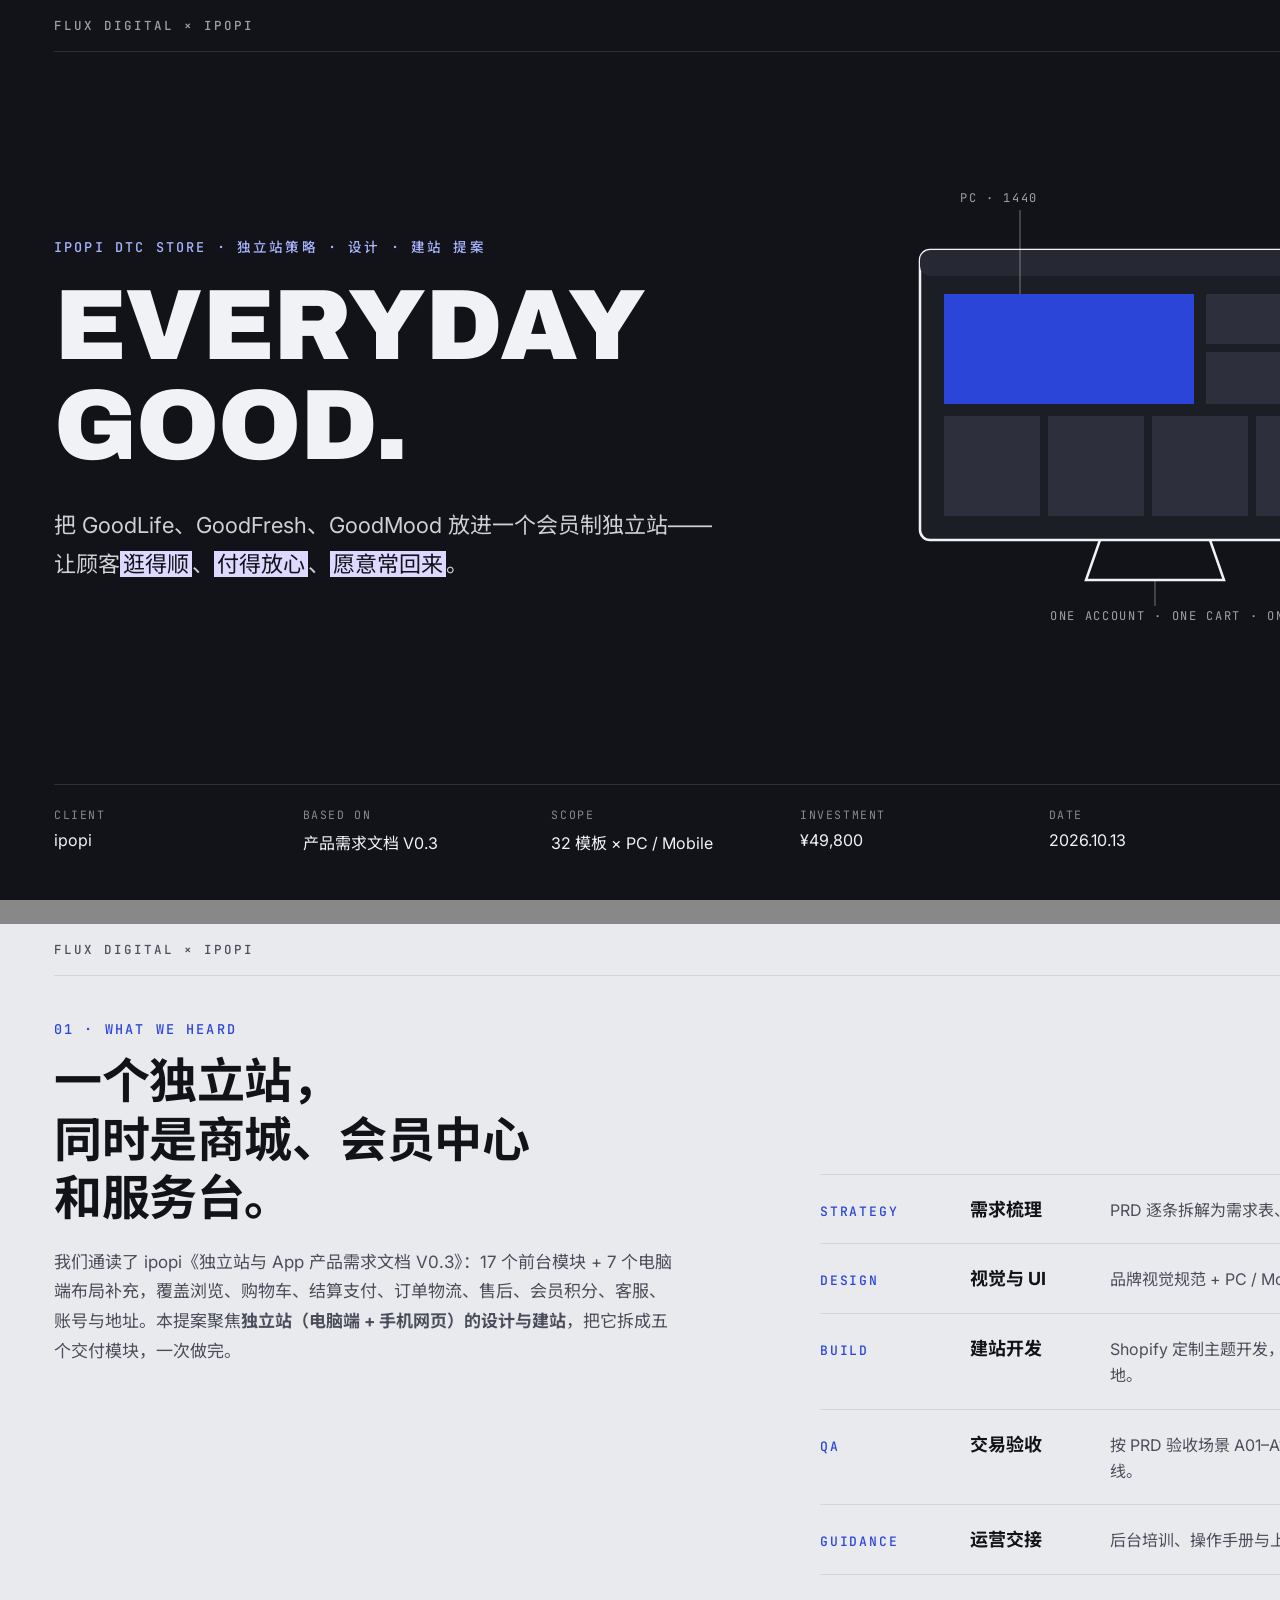
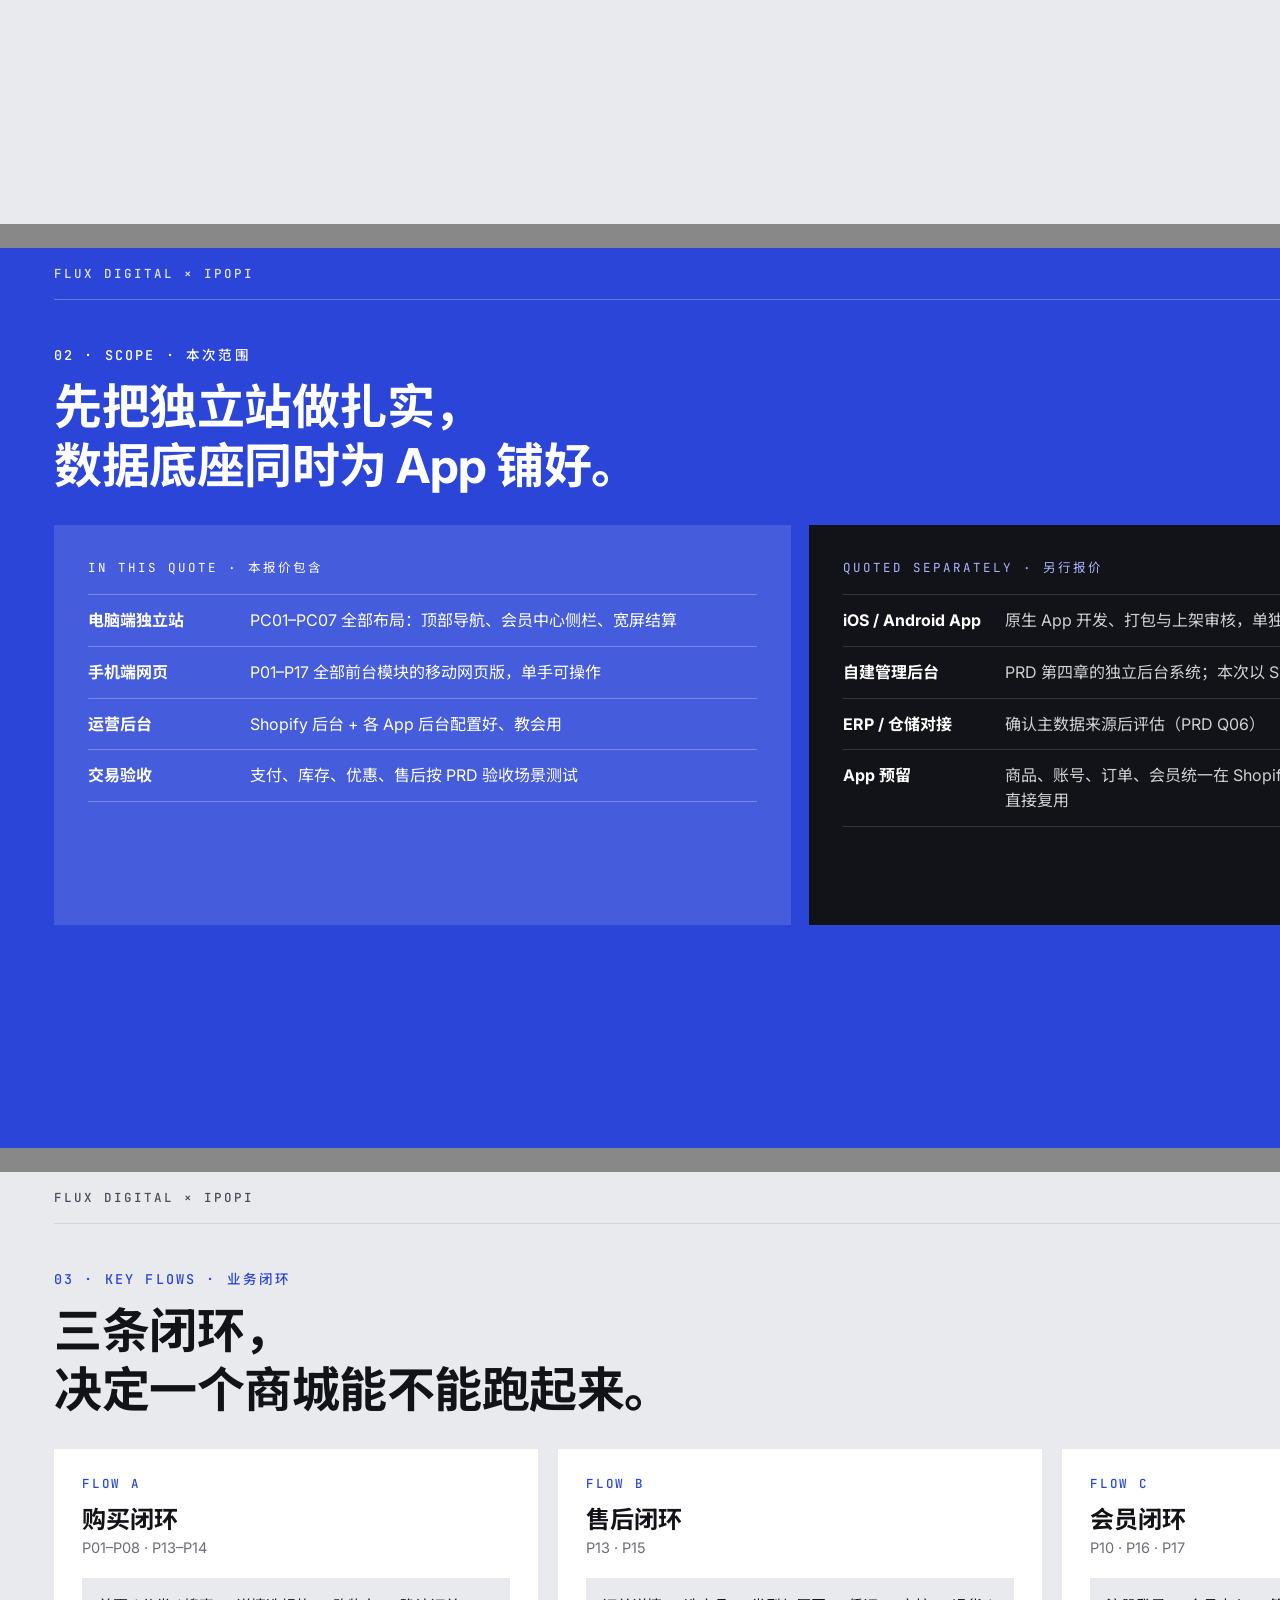
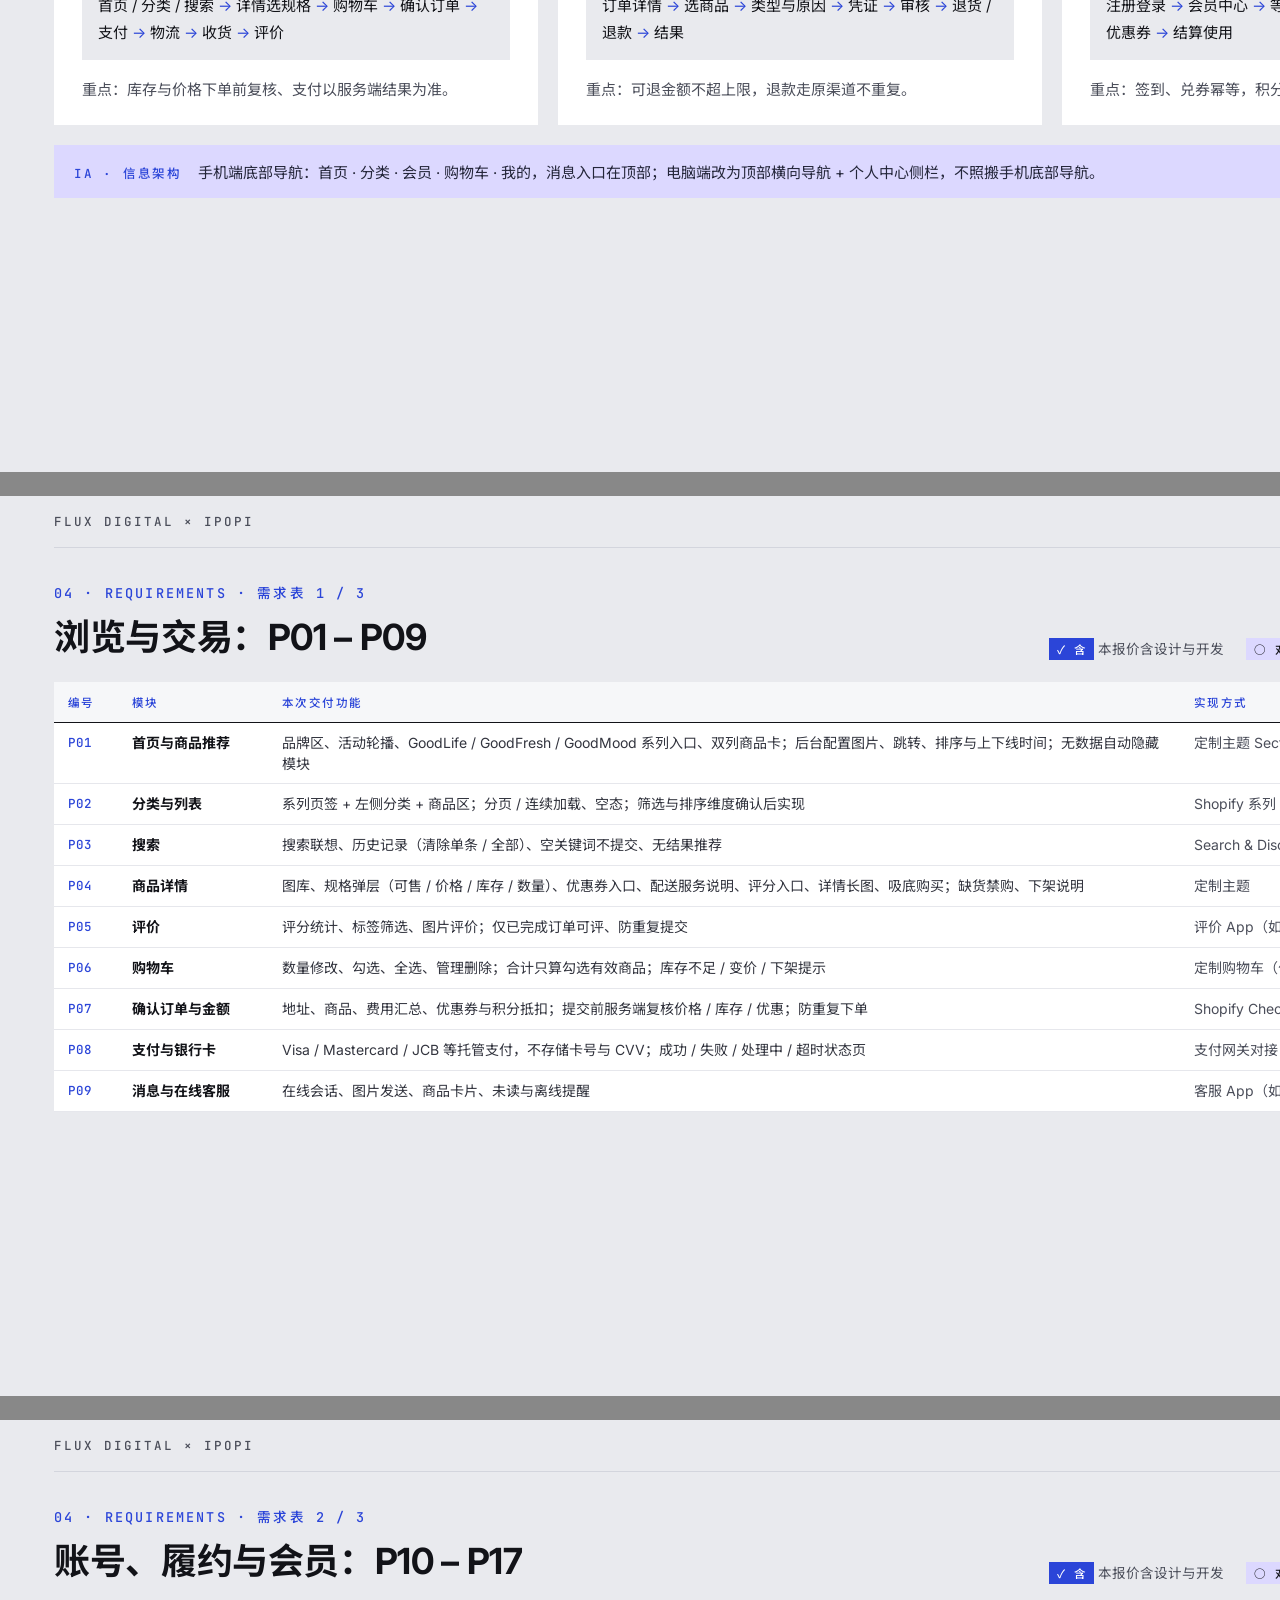
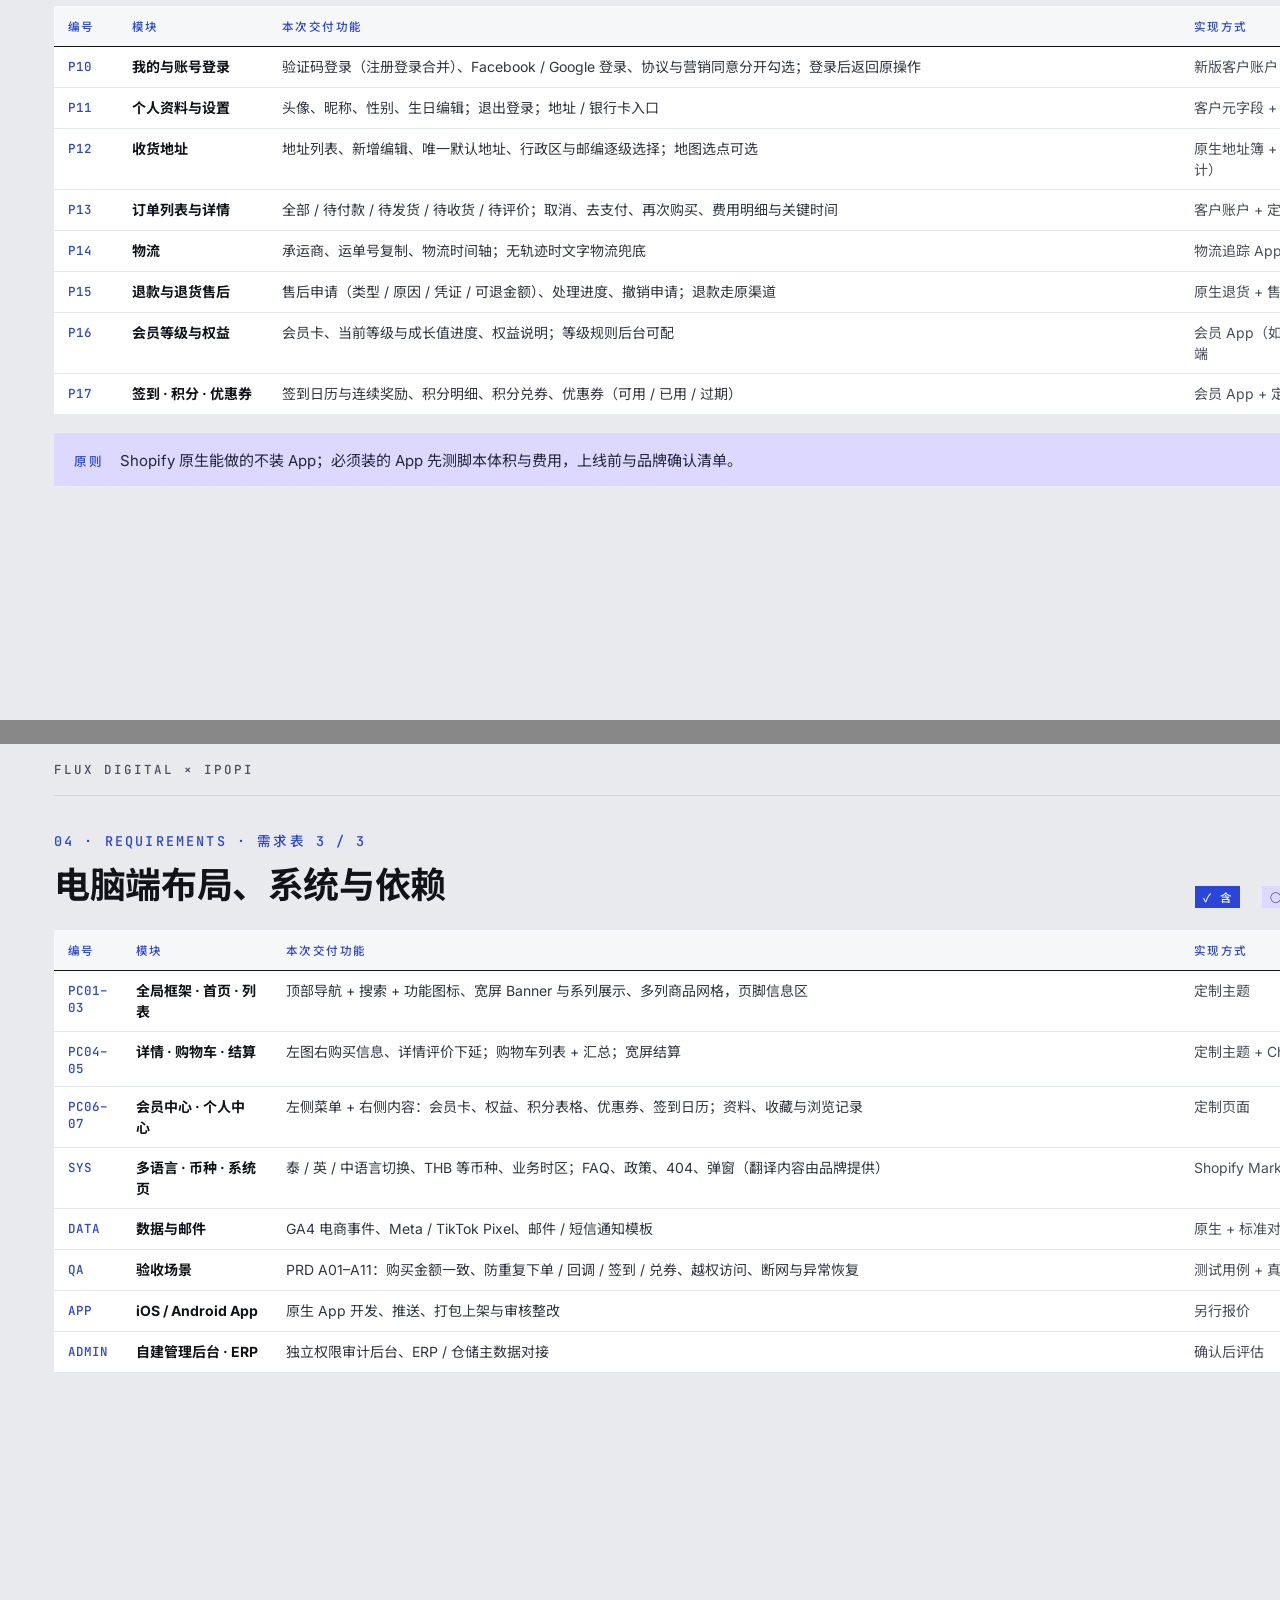
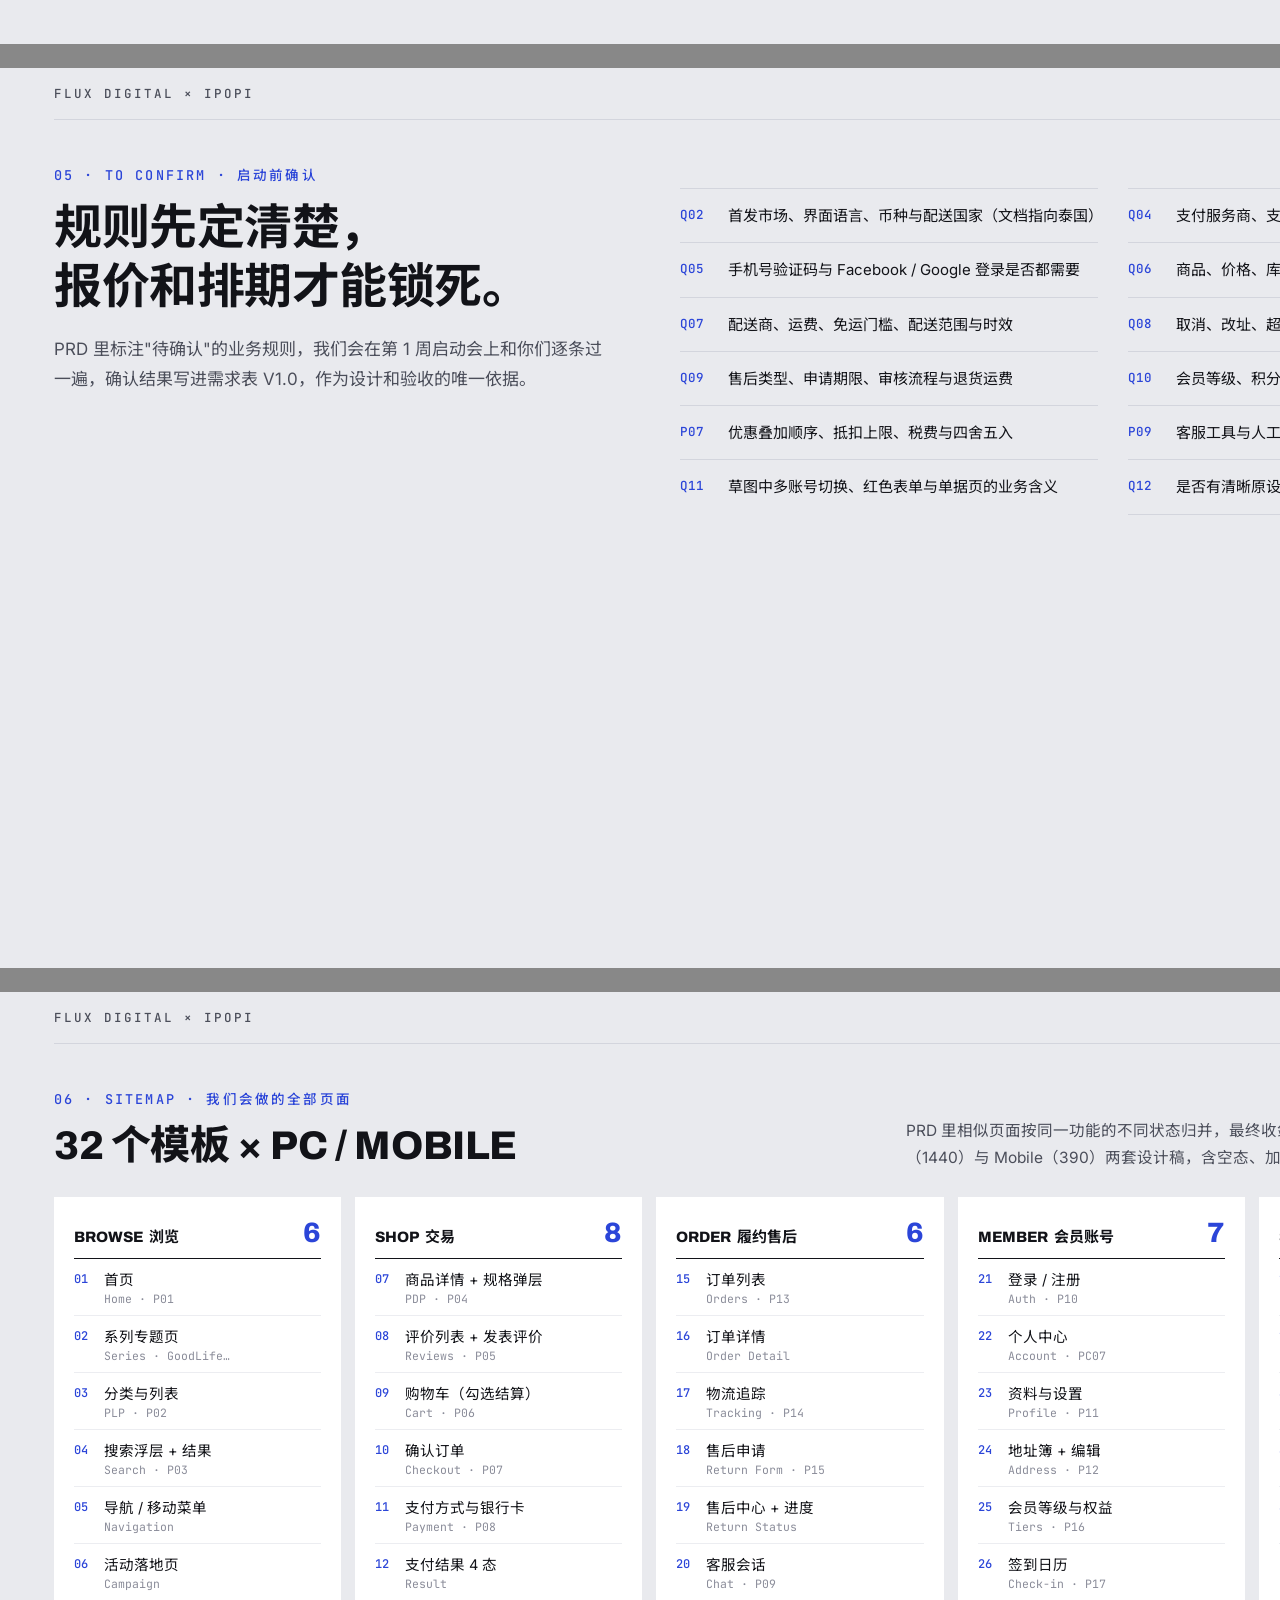
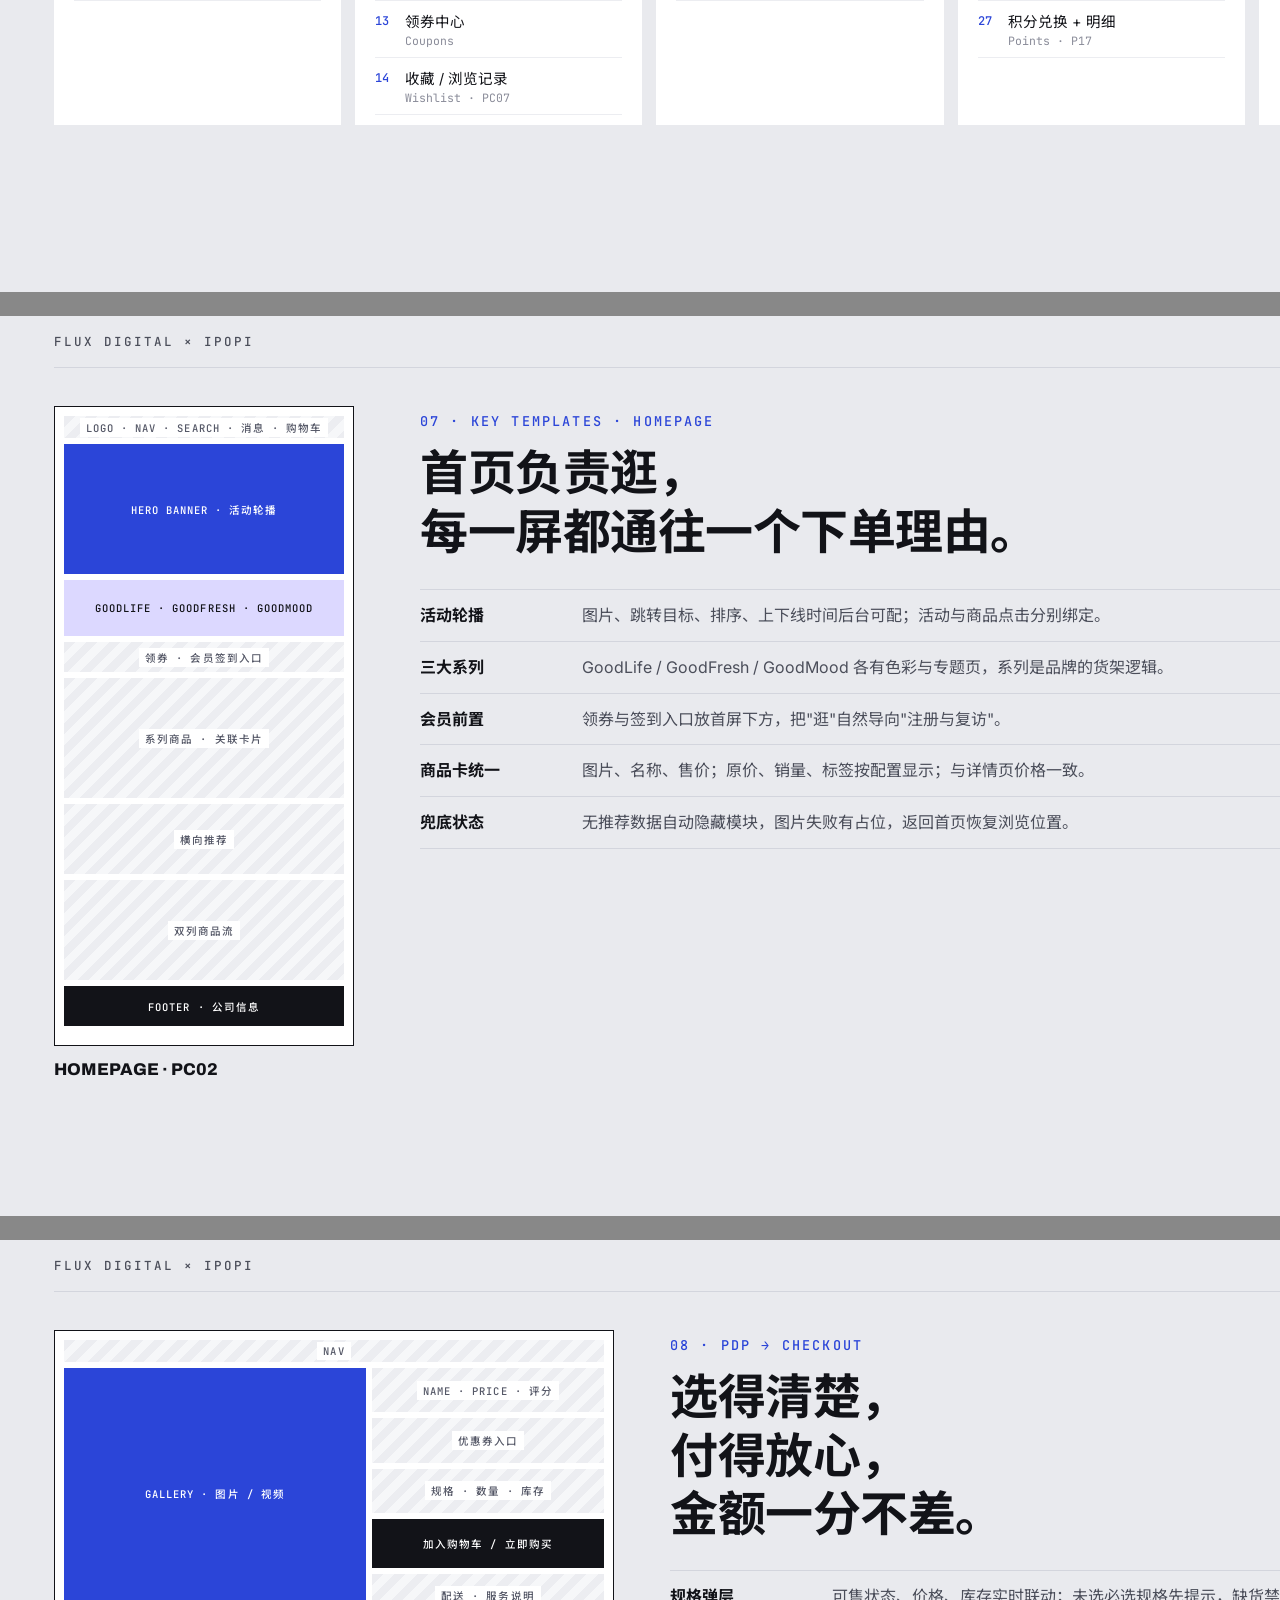
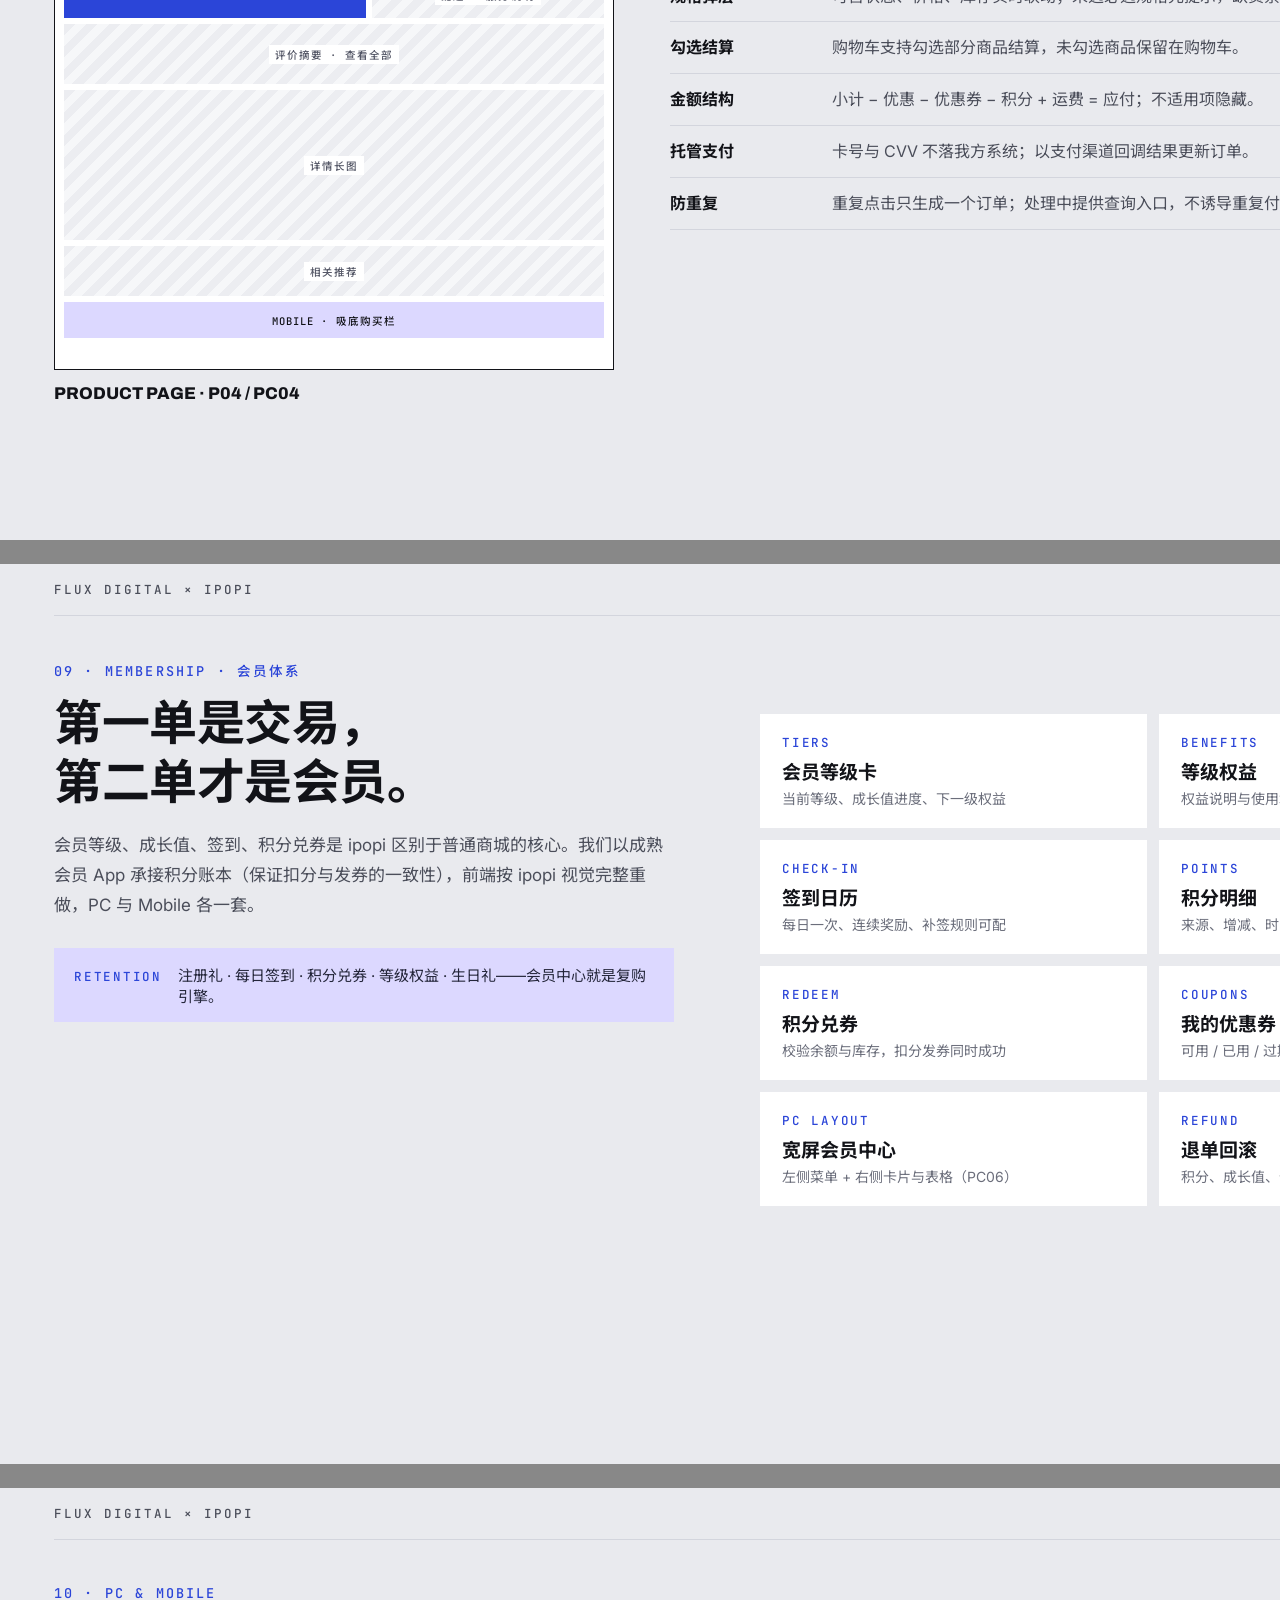
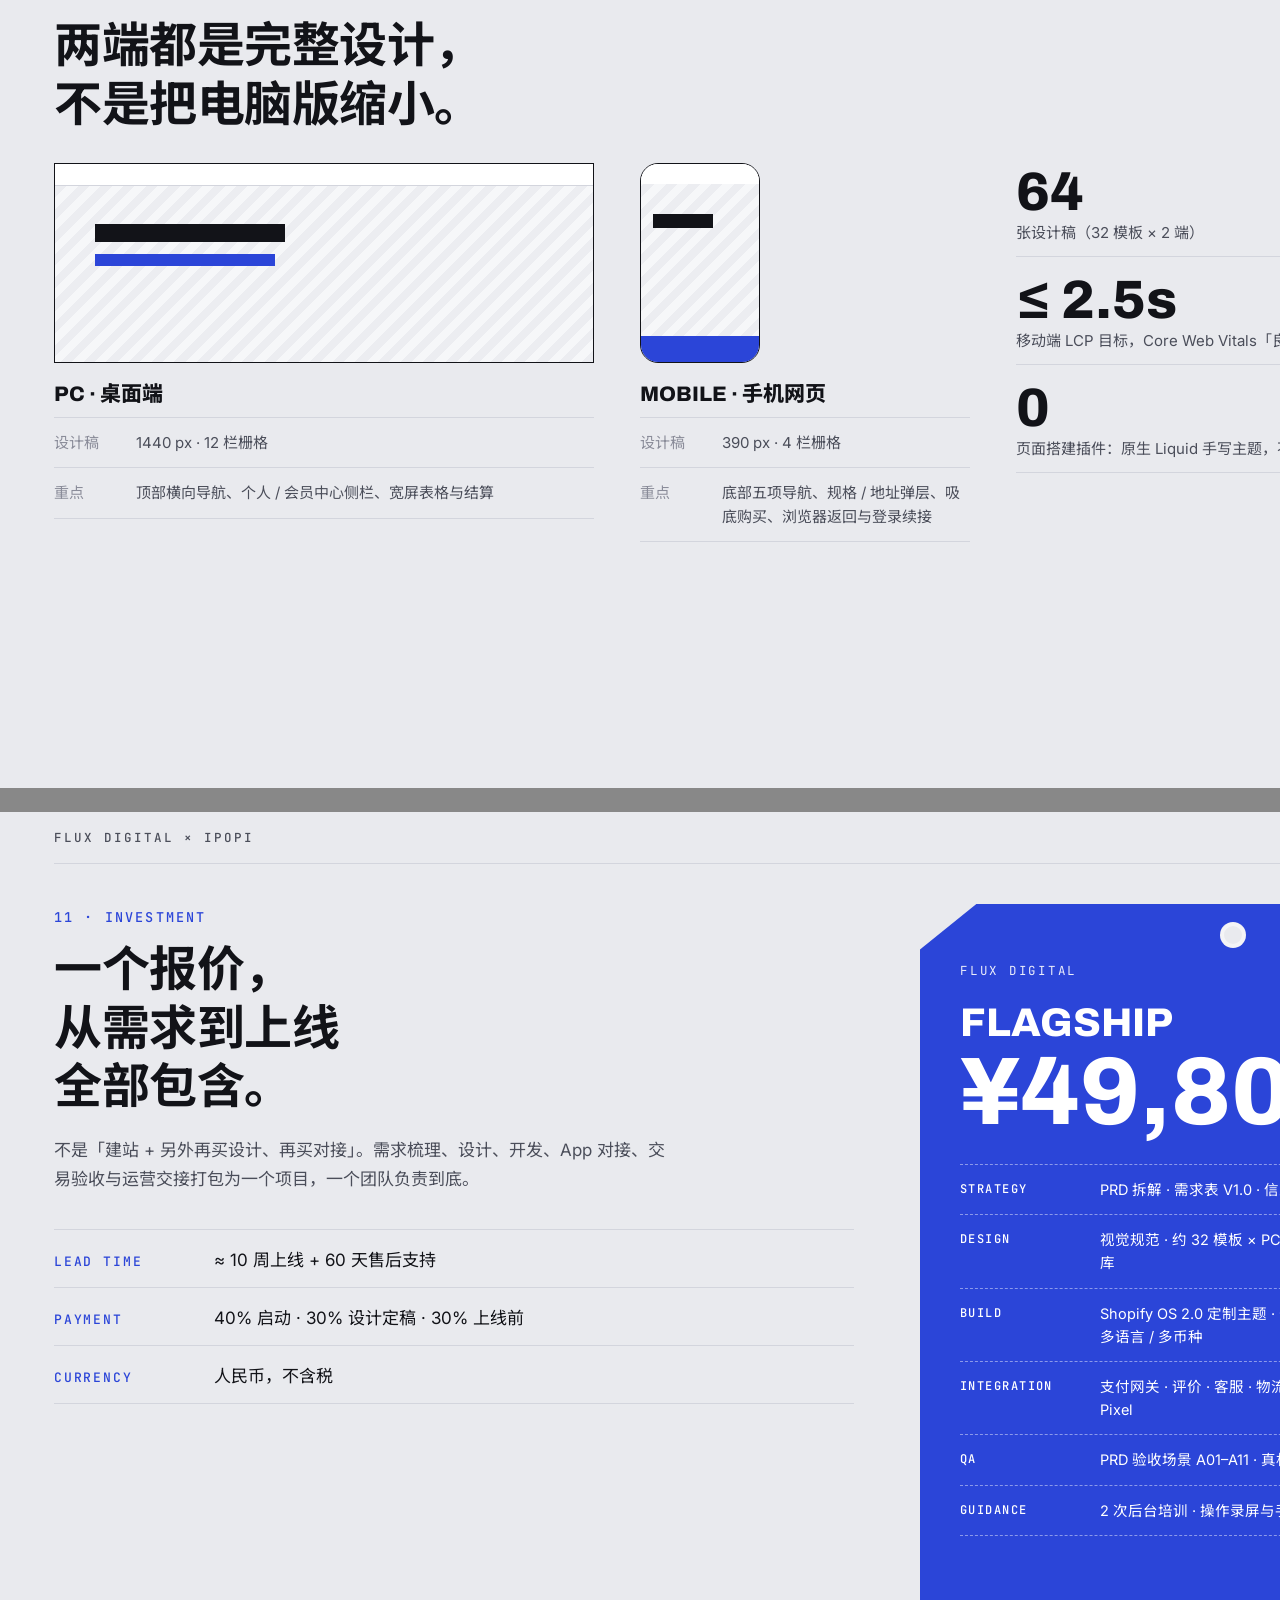
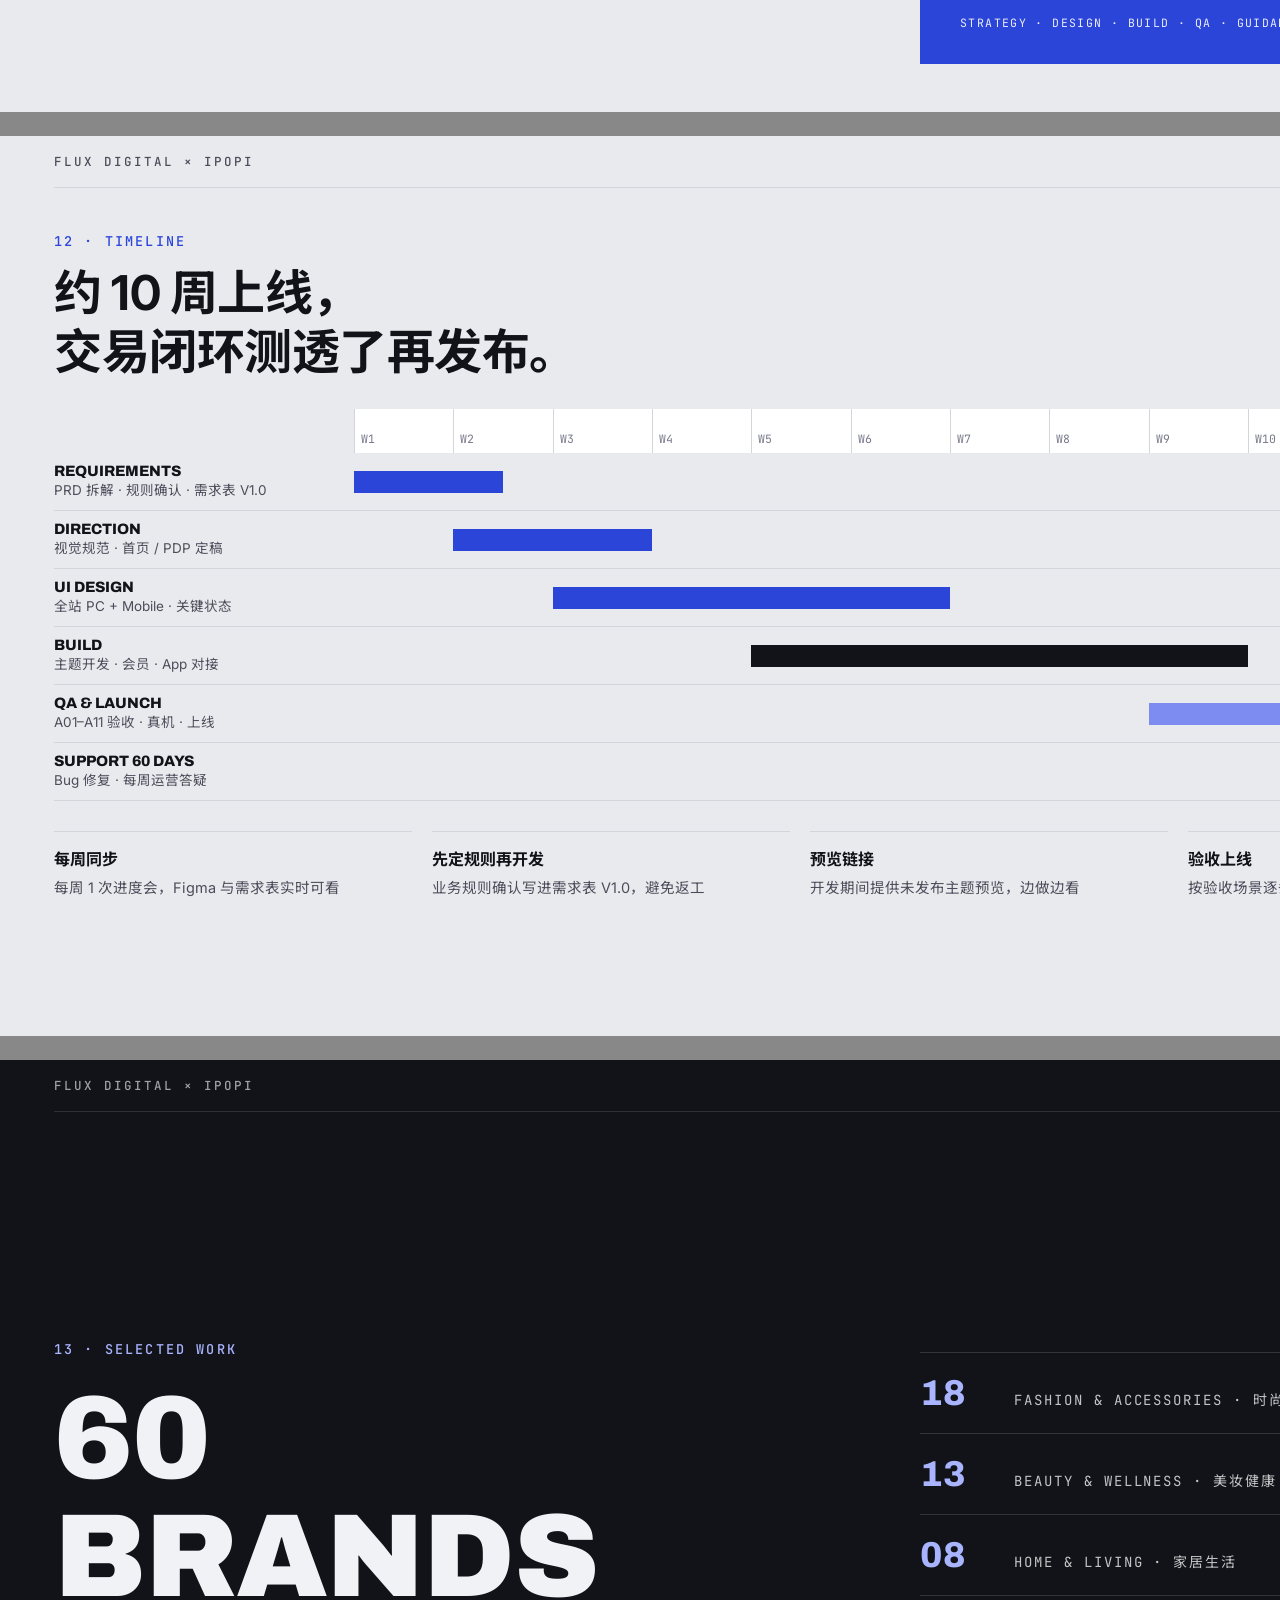
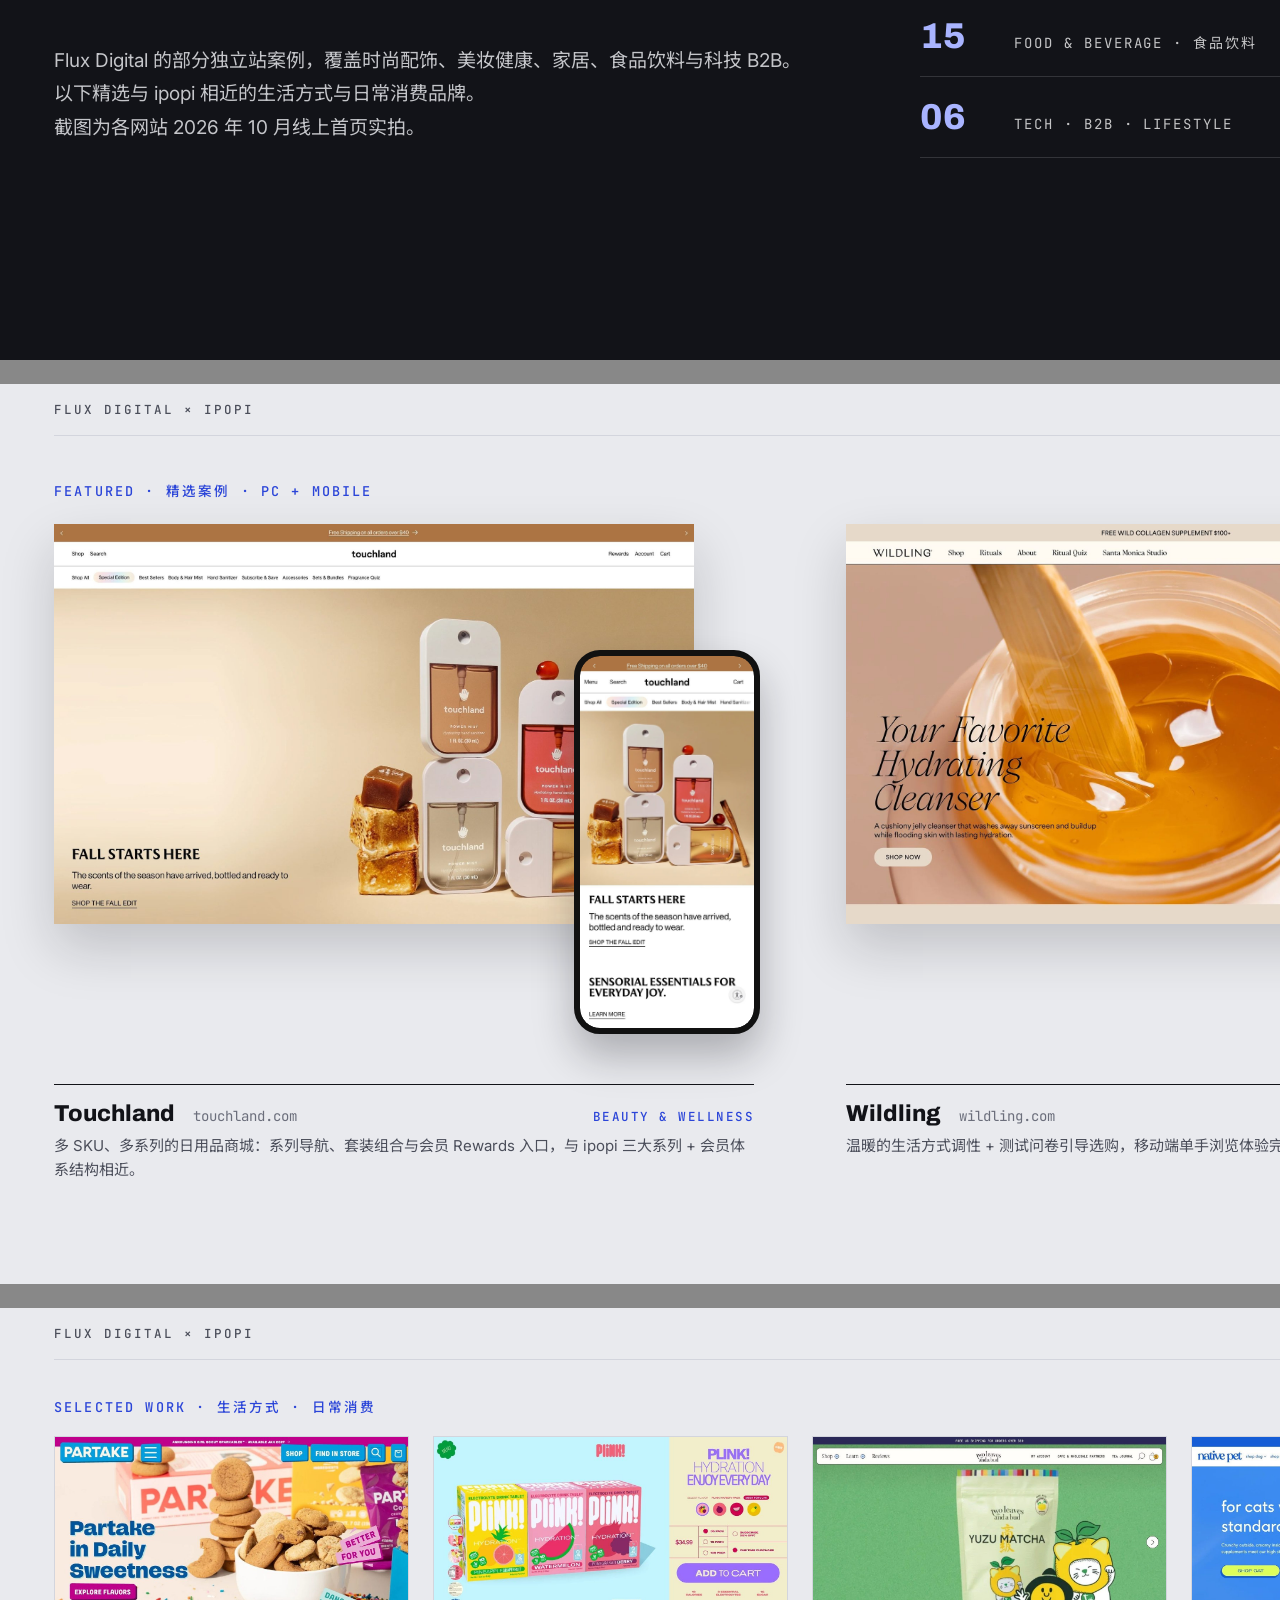
==== commit 1cea9d8c: "Remove Olaplex and Abel cases from ipopi proposal Co-Authored-By: Claude Opus 5.5 <noreply@anthropic" ====
--- a/ipopi-proposal/index.html
+++ b/ipopi-proposal/index.html
@@ -88,7 +88,7 @@
 
 <!-- 01 COVER -->
 <section class="slide dark">
-  <div class="top"><span>FLUX DIGITAL × IPOPI</span><span>01 / 20</span></div>
+  <div class="top"><span>FLUX DIGITAL × IPOPI</span><span>01 / 19</span></div>
   <div class="abs" style="left:54px;top:236px;width:800px">
     <div class="kicker">IPOPI DTC STORE · 独立站策略 · 设计 · 建站 提案</div>
     <h1 class="big" style="font-size:100px;margin-top:20px">EVERYDAY<br>GOOD.</h1>
@@ -125,7 +125,7 @@
 
 <!-- 02 WHAT WE HEARD -->
 <section class="slide">
-  <div class="top"><span>FLUX DIGITAL × IPOPI</span><span>02 / 20</span></div>
+  <div class="top"><span>FLUX DIGITAL × IPOPI</span><span>02 / 19</span></div>
   <div class="abs" style="left:54px;top:96px;width:660px">
     <div class="kicker">01 · WHAT WE HEARD</div>
     <h2>一个独立站，<br>同时是商城、会员中心<br>和服务台。</h2>
@@ -142,7 +142,7 @@
 
 <!-- 03 SCOPE -->
 <section class="slide blue">
-  <div class="top"><span>FLUX DIGITAL × IPOPI</span><span>03 / 20</span></div>
+  <div class="top"><span>FLUX DIGITAL × IPOPI</span><span>03 / 19</span></div>
   <div style="margin-top:44px">
     <div class="kicker">02 · SCOPE · 本次范围</div>
     <h2 style="color:#fff">先把独立站做扎实，<br>数据底座同时为 App 铺好。</h2>
@@ -171,7 +171,7 @@
 
 <!-- 04 FLOWS -->
 <section class="slide">
-  <div class="top"><span>FLUX DIGITAL × IPOPI</span><span>04 / 20</span></div>
+  <div class="top"><span>FLUX DIGITAL × IPOPI</span><span>04 / 19</span></div>
   <div style="margin-top:44px">
     <div class="kicker">03 · KEY FLOWS · 业务闭环</div>
     <h2>三条闭环，<br>决定一个商城能不能跑起来。</h2>
@@ -198,7 +198,7 @@
 
 <!-- 05 REQ TABLE 1 -->
 <section class="slide">
-  <div class="top"><span>FLUX DIGITAL × IPOPI</span><span>05 / 20</span></div>
+  <div class="top"><span>FLUX DIGITAL × IPOPI</span><span>05 / 19</span></div>
   <div class="row" style="margin-top:34px;justify-content:space-between;align-items:flex-end">
     <div><div class="kicker">04 · REQUIREMENTS · 需求表 1 / 3</div><h2 style="font-size:36px">浏览与交易：P01 – P09</h2></div>
     <div class="legend"><span><span class="tg t-in">✓ 含</span> 本报价含设计与开发</span><span><span class="tg t-app">○ 对接</span> 含对接，App 订阅费另计</span><span><span class="tg t-no">— 不含</span></span></div>
@@ -219,7 +219,7 @@
 
 <!-- 06 REQ TABLE 2 -->
 <section class="slide">
-  <div class="top"><span>FLUX DIGITAL × IPOPI</span><span>06 / 20</span></div>
+  <div class="top"><span>FLUX DIGITAL × IPOPI</span><span>06 / 19</span></div>
   <div class="row" style="margin-top:34px;justify-content:space-between;align-items:flex-end">
     <div><div class="kicker">04 · REQUIREMENTS · 需求表 2 / 3</div><h2 style="font-size:36px">账号、履约与会员：P10 – P17</h2></div>
     <div class="legend"><span><span class="tg t-in">✓ 含</span> 本报价含设计与开发</span><span><span class="tg t-app">○ 对接</span> 含对接，App 订阅费另计</span><span><span class="tg t-no">— 不含</span></span></div>
@@ -240,7 +240,7 @@
 
 <!-- 07 REQ TABLE 3 -->
 <section class="slide">
-  <div class="top"><span>FLUX DIGITAL × IPOPI</span><span>07 / 20</span></div>
+  <div class="top"><span>FLUX DIGITAL × IPOPI</span><span>07 / 19</span></div>
   <div class="row" style="margin-top:34px;justify-content:space-between;align-items:flex-end">
     <div><div class="kicker">04 · REQUIREMENTS · 需求表 3 / 3</div><h2 style="font-size:36px">电脑端布局、系统与依赖</h2></div>
     <div class="legend"><span><span class="tg t-in">✓ 含</span></span><span><span class="tg t-app">○ 对接</span></span><span><span class="tg t-no">— 不含</span> 另行报价 / 由品牌提供</span></div>
@@ -260,7 +260,7 @@
 
 <!-- 08 OPEN QUESTIONS -->
 <section class="slide">
-  <div class="top"><span>FLUX DIGITAL × IPOPI</span><span>08 / 20</span></div>
+  <div class="top"><span>FLUX DIGITAL × IPOPI</span><span>08 / 19</span></div>
   <div class="abs" style="left:54px;top:96px;width:560px">
     <div class="kicker">05 · TO CONFIRM · 启动前确认</div>
     <h2>规则先定清楚，<br>报价和排期才能锁死。</h2>
@@ -285,7 +285,7 @@
 
 <!-- 09 SITEMAP -->
 <section class="slide">
-  <div class="top"><span>FLUX DIGITAL × IPOPI</span><span>09 / 20</span></div>
+  <div class="top"><span>FLUX DIGITAL × IPOPI</span><span>09 / 19</span></div>
   <div class="row" style="margin-top:44px;justify-content:space-between;align-items:flex-end">
     <div><div class="kicker">06 · SITEMAP · 我们会做的全部页面</div><h2 class="wide" style="font-size:40px;text-transform:uppercase">32 个模板 × PC / Mobile</h2></div>
     <p style="width:640px;font-size:15.5px;line-height:1.75;color:#4b4e5a">PRD 里相似页面按同一功能的不同状态归并，最终收敛为 32 个模板。每个模板交付 PC（1440）与 Mobile（390）两套设计稿，含空态、加载、失败等关键状态。</p>
@@ -348,7 +348,7 @@
 
 <!-- 10 HOMEPAGE -->
 <section class="slide">
-  <div class="top"><span>FLUX DIGITAL × IPOPI</span><span>10 / 20</span></div>
+  <div class="top"><span>FLUX DIGITAL × IPOPI</span><span>10 / 19</span></div>
   <div class="abs" style="left:54px;top:90px;width:300px">
     <div class="wf" style="height:640px">
       <div style="height:22px"><span>LOGO · NAV · SEARCH · 消息 · 购物车</span></div>
@@ -377,7 +377,7 @@
 
 <!-- 11 PDP & CHECKOUT -->
 <section class="slide">
-  <div class="top"><span>FLUX DIGITAL × IPOPI</span><span>11 / 20</span></div>
+  <div class="top"><span>FLUX DIGITAL × IPOPI</span><span>11 / 19</span></div>
   <div class="abs" style="left:54px;top:90px;width:560px">
     <div class="wf" style="height:640px">
       <div style="height:22px"><span>NAV</span></div>
@@ -413,7 +413,7 @@
 
 <!-- 12 MEMBER -->
 <section class="slide">
-  <div class="top"><span>FLUX DIGITAL × IPOPI</span><span>12 / 20</span></div>
+  <div class="top"><span>FLUX DIGITAL × IPOPI</span><span>12 / 19</span></div>
   <div class="abs" style="left:54px;top:96px;width:620px">
     <div class="kicker">09 · MEMBERSHIP · 会员体系</div>
     <h2>第一单是交易，<br>第二单才是会员。</h2>
@@ -435,7 +435,7 @@
 
 <!-- 13 PC & MOBILE -->
 <section class="slide">
-  <div class="top"><span>FLUX DIGITAL × IPOPI</span><span>13 / 20</span></div>
+  <div class="top"><span>FLUX DIGITAL × IPOPI</span><span>13 / 19</span></div>
   <div style="margin-top:44px">
     <div class="kicker">10 · PC &amp; MOBILE</div>
     <h2>两端都是完整设计，<br>不是把电脑版缩小。</h2>
@@ -461,7 +461,7 @@
 
 <!-- 14 INVESTMENT -->
 <section class="slide">
-  <div class="top"><span>FLUX DIGITAL × IPOPI</span><span>14 / 20</span></div>
+  <div class="top"><span>FLUX DIGITAL × IPOPI</span><span>14 / 19</span></div>
   <div class="abs" style="left:54px;top:96px;width:800px">
     <div class="kicker">11 · INVESTMENT</div>
     <h2>一个报价，<br>从需求到上线<br>全部包含。</h2>
@@ -495,7 +495,7 @@
 
 <!-- 15 TIMELINE -->
 <section class="slide">
-  <div class="top"><span>FLUX DIGITAL × IPOPI</span><span>15 / 20</span></div>
+  <div class="top"><span>FLUX DIGITAL × IPOPI</span><span>15 / 19</span></div>
   <div style="margin-top:44px">
     <div class="kicker">12 · TIMELINE</div>
     <h2>约 10 周上线，<br>交易闭环测透了再发布。</h2>
@@ -530,7 +530,7 @@
 
 <!-- 16 SELECTED WORK INTRO -->
 <section class="slide dark">
-  <div class="top"><span>FLUX DIGITAL × IPOPI</span><span>16 / 20</span></div>
+  <div class="top"><span>FLUX DIGITAL × IPOPI</span><span>16 / 19</span></div>
   <div class="abs" style="left:54px;top:280px;width:760px">
     <div class="kicker">13 · SELECTED WORK</div>
     <h1 class="big" style="font-size:118px;margin-top:22px">60<br>BRANDS</h1>
@@ -548,7 +548,7 @@
 
 <!-- 17 FEATURED 1 -->
 <section class="slide">
-  <div class="top"><span>FLUX DIGITAL × IPOPI</span><span>17 / 20</span></div>
+  <div class="top"><span>FLUX DIGITAL × IPOPI</span><span>17 / 19</span></div>
   <div class="kicker" style="margin-top:44px">FEATURED · 精选案例 · PC + MOBILE</div>
   <div class="case" style="left:54px;top:140px">
     <img class="pc" src="cases/touchland-pc.jpg"><div class="ph"><img src="cases/touchland-m.jpg"></div>
@@ -556,31 +556,15 @@
     <div class="why">多 SKU、多系列的日用品商城：系列导航、套装组合与会员 Rewards 入口，与 ipopi 三大系列 + 会员体系结构相近。</div>
   </div>
   <div class="case" style="left:846px;top:140px">
-    <img class="pc" src="cases/olaplex-pc.jpg"><div class="ph"><img src="cases/olaplex-m.jpg"></div>
-    <div class="cap"><b>Olaplex</b><i>olaplex.com</i><em>BEAUTY &amp; WELLNESS</em></div>
-    <div class="why">高频促销与活动运营：节日礼盒、限时优惠、多市场切换——对应 ipopi 的活动轮播、优惠券与多语言需求。</div>
-  </div>
-</section>
-
-<!-- 18 FEATURED 2 -->
-<section class="slide">
-  <div class="top"><span>FLUX DIGITAL × IPOPI</span><span>18 / 20</span></div>
-  <div class="kicker" style="margin-top:44px">FEATURED · 精选案例 · PC + MOBILE</div>
-  <div class="case" style="left:54px;top:140px">
     <img class="pc" src="cases/wildling-pc.jpg"><div class="ph"><img src="cases/wildling-m.jpg"></div>
     <div class="cap"><b>Wildling</b><i>wildling.com</i><em>BEAUTY &amp; WELLNESS</em></div>
     <div class="why">温暖的生活方式调性 + 测试问卷引导选购，移动端单手浏览体验完整。</div>
   </div>
-  <div class="case" style="left:846px;top:140px">
-    <img class="pc" src="cases/abel-pc.jpg"><div class="ph"><img src="cases/abel-m.jpg"></div>
-    <div class="cap"><b>Abel</b><i>abelfragrance.com</i><em>BEAUTY &amp; WELLNESS</em></div>
-    <div class="why">大图叙事与克制排版，系列故事和商品陈列在同一页面里自然衔接。</div>
-  </div>
 </section>
 
 <!-- 19 GRID -->
 <section class="slide">
-  <div class="top"><span>FLUX DIGITAL × IPOPI</span><span>19 / 20</span></div>
+  <div class="top"><span>FLUX DIGITAL × IPOPI</span><span>18 / 19</span></div>
   <div class="kicker" style="margin-top:36px;margin-bottom:20px">SELECTED WORK · 生活方式 · 日常消费</div>
   <div class="grid12">
     <div class="g"><img src="cases/partake.jpg"><div class="c"><b>Partake Foods</b><i>partakefoods.com</i></div></div>
@@ -590,7 +574,7 @@
     <div class="g"><img src="cases/wenatal.jpg"><div class="c"><b>WeNatal</b><i>wenatal.com</i></div></div>
     <div class="g"><img src="cases/smiletwice.jpg"><div class="c"><b>Smile Twice</b><i>smiletwice.com</i></div></div>
     <div class="g"><img src="cases/remedy.jpg"><div class="c"><b>Remedy Skin</b><i>remedyskin.com</i></div></div>
-    <div class="g"><img src="cases/revitin.jpg"><div class="c"><b>Revitin</b><i>revitin.com</i></div></div>
+    <div class="g"><img src="cases/absolutecollagen.jpg"><div class="c"><b>Absolute Collagen</b><i>absolutecollagen.com</i></div></div>
     <div class="g"><img src="cases/timeline.jpg"><div class="c"><b>Timeline</b><i>timeline.com</i></div></div>
     <div class="g"><img src="cases/resore.jpg"><div class="c"><b>Resore</b><i>resore.com</i></div></div>
     <div class="g"><img src="cases/dua.jpg"><div class="c"><b>Dua by AB</b><i>duabyab.com</i></div></div>
@@ -600,7 +584,7 @@
 
 <!-- 20 NEXT STEPS -->
 <section class="slide dark">
-  <div class="top"><span>FLUX DIGITAL × IPOPI</span><span>20 / 20</span></div>
+  <div class="top"><span>FLUX DIGITAL × IPOPI</span><span>19 / 19</span></div>
   <div class="abs" style="left:54px;top:300px;width:760px">
     <div class="kicker">NEXT STEPS</div>
     <h1 class="big" style="font-size:88px;margin-top:22px">LET'S MAKE<br>IT GOOD.</h1>
